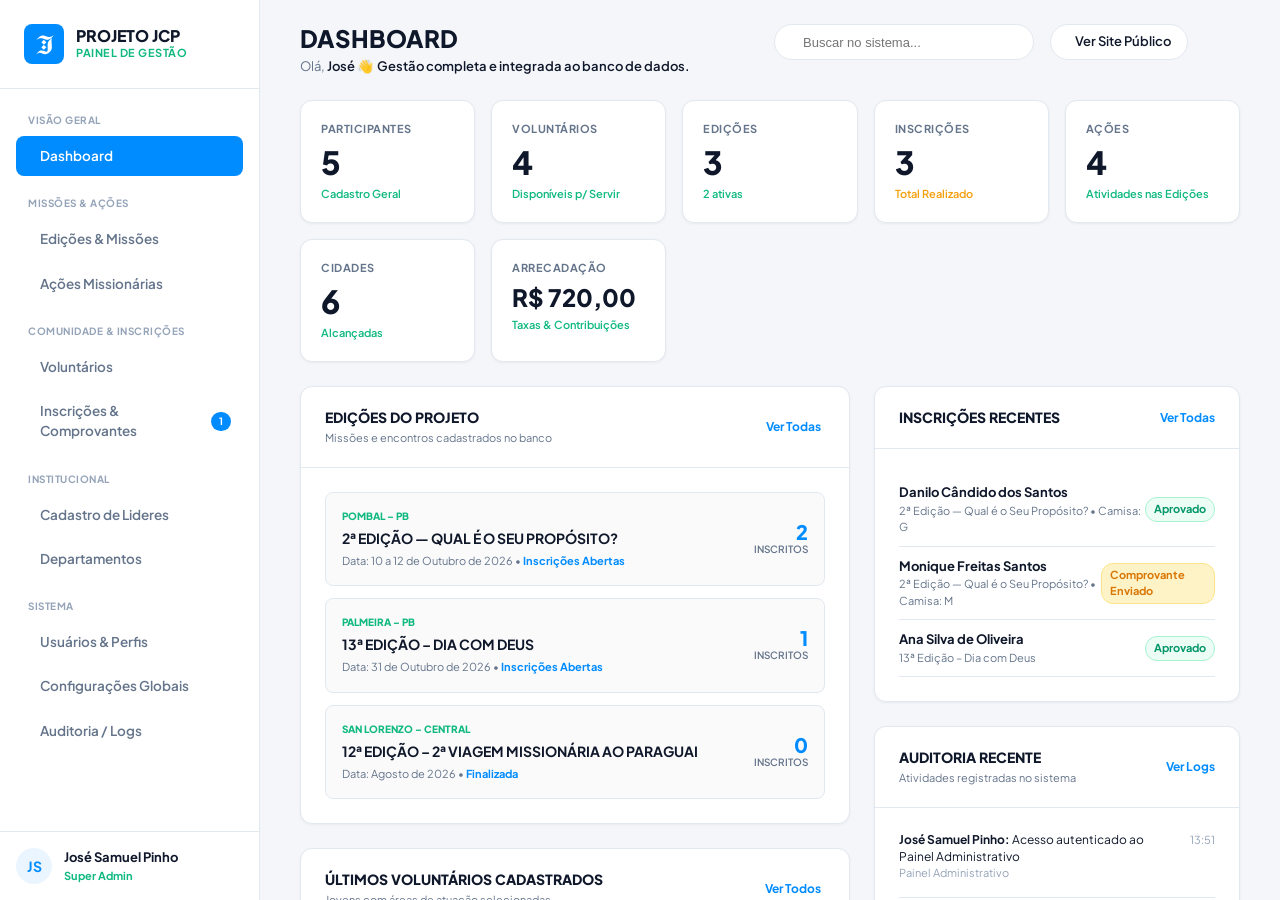
==== admin.html @ 3fd2e265 "Deploy producao e conexao Supabase" ====
<!DOCTYPE html>
<html lang="pt-BR">
<head>
    <meta charset="UTF-8">
    <meta name="viewport" content="width=device-width, initial-scale=1.0">
    <title>JCP Admin - Painel de Gestão Oficial</title>
    <!-- Brand Fonts: Plus Jakarta Sans & Inter -->
    <link rel="preconnect" href="https://fonts.googleapis.com">
    <link rel="preconnect" href="https://fonts.gstatic.com" crossorigin>
    <link href="https://fonts.googleapis.com/css2?family=Plus+Jakarta+Sans:wght@400;500;600;700;800&family=Inter:wght@400;500;600;700;800&display=swap" rel="stylesheet">
    <!-- Phosphor Icons -->
    <script src="https://unpkg.com/@phosphor-icons/web"></script>
    <link rel="stylesheet" href="css/admin.css">
    <!-- Supabase CDN & Configuração de Conexão Direta -->
    <script src="https://cdn.jsdelivr.net/npm/@supabase/supabase-js@2"></script>
    <script src="js/supabase-config.js"></script>
</head>
<body>

<!-- ==============================================================================
     TELA DE LOGIN ADMINISTRATIVO (SEGURANÇA & SESSÃO)
     ============================================================================== -->
<div class="admin-login-screen" id="admin-login-screen" style="display: none;">
    <div class="admin-login-box">
        <div class="admin-login-header">
            <div class="admin-login-logo">
                <i class="ph ph-shield-check"></i>
            </div>
            <h2 class="admin-login-title">Acesso Restrito</h2>
            <p class="admin-login-sub">Painel Administrativo — Projeto Jovens com Propósito</p>
        </div>


        <form id="form-admin-login" class="form-layout" style="gap: 14px;">
            <div class="form-group">
                <label for="login-email">E-mail Administrativo</label>
                <input type="email" id="login-email" class="text-input" placeholder="admin@jcp.org" required>
            </div>
            <div class="form-group">
                <label for="login-password">Senha</label>
                <input type="password" id="login-password" class="text-input" placeholder="••••••••" required>
            </div>
            <div id="login-error-msg" style="display:none; color: var(--danger); font-size: 12px; font-weight: 600; text-align: center;"></div>
            <button type="submit" class="btn-primary" style="width: 100%; justify-content: center; height: 42px; margin-top: 6px;">
                <i class="ph ph-sign-in"></i> Entrar no Painel
            </button>
            <div style="text-align: center; margin-top: 8px;">
                <a href="index.html" class="btn-link" style="font-size: 12px;"><i class="ph ph-arrow-left"></i> Voltar ao site público</a>
            </div>
        </form>
    </div>
</div>

<div class="admin-layout" id="admin-main-layout">

    <!-- ===== SIDEBAR ===== -->
    <aside class="sidebar">
        <div class="sidebar-header">
            <div class="sidebar-logo-img">
                <img src="assets/brand/jcp_simbolo_isolado.svg" alt="JCP" style="width: 24px; height: 24px; filter: brightness(0) invert(1);" onerror="this.outerHTML='J'">
            </div>
            <div class="logo-text-group">
                <span class="logo-title">PROJETO JCP</span>
                <span class="logo-subtitle">Painel de Gestão</span>
            </div>
        </div>

        <nav class="sidebar-nav">
            <span class="nav-category">Visão Geral</span>
            <a href="#dashboard" class="nav-item active" data-target="dashboard">
                <i class="ph ph-squares-four"></i> Dashboard
            </a>

            <span class="nav-category">Missões & Ações</span>
            <a href="#eventos" class="nav-item" data-target="eventos" data-perm="editions:read">
                <i class="ph ph-calendar-check"></i> Edições & Missões
            </a>
            <a href="#acoes" class="nav-item" data-target="acoes" data-perm="actions:read">
                <i class="ph ph-lightning"></i> Ações Missionárias
            </a>

            <span class="nav-category">Comunidade & Inscrições</span>
            <a href="#membros" class="nav-item" data-target="membros" data-perm="volunteers:read">
                <i class="ph ph-users"></i> Voluntários
            </a>
            <a href="#mensagens" class="nav-item" data-target="mensagens" data-perm="enrollments:read">
                <i class="ph ph-clipboard-text"></i> Inscrições & Comprovantes
                <span class="nav-badge" id="pending-badge">0</span>
            </a>

            <span class="nav-category">Institucional</span>
            <a href="#lideres" class="nav-item" data-target="lideres" data-perm="leaders:read">
                <i class="ph ph-users-three"></i> Cadastro de Lideres
            </a>
            <a href="#departamentos" class="nav-item" data-target="departamentos" data-perm="leaders:read">
                <i class="ph ph-git-branch"></i> Departamentos
            </a>

            <span class="nav-category">Sistema</span>
            <a href="#usuarios" class="nav-item" data-target="usuarios" data-perm="users:manage">
                <i class="ph ph-user-gear"></i> Usuários & Perfis
            </a>
            <a href="#config" class="nav-item" data-target="config" data-perm="settings:write">
                <i class="ph ph-gear"></i> Configurações Globais
            </a>
            <a href="#logs" class="nav-item" data-target="logs" data-perm="logs:read">
                <i class="ph ph-scroll"></i> Auditoria / Logs
            </a>
        </nav>

        <div class="user-profile">
            <div class="avatar" id="sidebar-avatar">JS</div>
            <div class="user-info">
                <span class="user-name" id="sidebar-user-name">Administrador</span>
                <span class="user-role" id="sidebar-user-role">Super Admin</span>
            </div>
            <button class="logout-btn" id="btn-sidebar-logout" title="Sair do Sistema"><i class="ph ph-sign-out"></i></button>
        </div>
    </aside>

    <!-- ===== MAIN CONTENT ===== -->
    <main class="main-content">

        <header class="topbar">
            <div class="topbar-left">
                <h1 class="page-title" id="page-title">Dashboard</h1>
                <p class="page-subtitle">Olá, <span id="topbar-user">Administrador</span> 👋 &nbsp;<span id="topbar-desc">Gestão completa e integrada ao banco de dados.</span></p>
            </div>
            <div class="topbar-right">
                <div class="search-bar">
                    <i class="ph ph-magnifying-glass"></i>
                    <input type="text" placeholder="Buscar no sistema..." id="global-search-input">
                </div>
                <a href="index.html" target="_blank" class="btn-outline"><i class="ph ph-arrow-square-out"></i> Ver Site Público</a>
                <button class="action-btn notification-btn" id="topbar-notification-btn" title="Notificações">
                    <i class="ph ph-bell"></i>
                    <span class="notification-dot" id="topbar-notif-dot" style="display:none"></span>
                </button>
            </div>
        </header>

        <div class="content-area">

            <!-- ============================================ -->
            <!-- 8. DASHBOARD (DADOS 100% REAIS DO BANCO)     -->
            <!-- ============================================ -->
            <section id="dashboard" class="admin-section active">

                <!-- Cards com Estatísticas Reais -->
                <div class="stats-grid" id="stats-grid">
                    <div class="stat-card">
                        <div class="stat-header">
                            <span class="stat-label">Participantes</span>
                            <i class="ph ph-user-list stat-icon"></i>
                        </div>
                        <div class="stat-value" id="stat-participants">—</div>
                        <span class="stat-sub">Cadastro Geral</span>
                    </div>
                    <div class="stat-card">
                        <div class="stat-header">
                            <span class="stat-label">Voluntários</span>
                            <i class="ph ph-hand-heart stat-icon"></i>
                        </div>
                        <div class="stat-value" id="stat-volunteers">—</div>
                        <span class="stat-sub">Disponíveis p/ Servir</span>
                    </div>
                    <div class="stat-card">
                        <div class="stat-header">
                            <span class="stat-label">Edições</span>
                            <i class="ph ph-calendar-check stat-icon"></i>
                        </div>
                        <div class="stat-value" id="stat-editions">—</div>
                        <span class="stat-sub" id="stat-editions-sub">Cadastradas</span>
                    </div>
                    <div class="stat-card">
                        <div class="stat-header">
                            <span class="stat-label">Inscrições</span>
                            <i class="ph ph-clipboard-text stat-icon"></i>
                        </div>
                        <div class="stat-value" id="stat-enrollments">—</div>
                        <span class="stat-sub neutral" id="stat-enrollments-sub">Total Realizado</span>
                    </div>
                    <div class="stat-card">
                        <div class="stat-header">
                            <span class="stat-label">Ações</span>
                            <i class="ph ph-lightning stat-icon"></i>
                        </div>
                        <div class="stat-value" id="stat-actions">—</div>
                        <span class="stat-sub">Atividades nas Edições</span>
                    </div>
                    <div class="stat-card">
                        <div class="stat-header">
                            <span class="stat-label">Cidades</span>
                            <i class="ph ph-map-pin stat-icon"></i>
                        </div>
                        <div class="stat-value" id="stat-cities">—</div>
                        <span class="stat-sub">Alcançadas</span>
                    </div>
                    <div class="stat-card">
                        <div class="stat-header">
                            <span class="stat-label">Arrecadação</span>
                            <i class="ph ph-currency-circle-dollar stat-icon"></i>
                        </div>
                        <div class="stat-value" id="stat-raised" style="font-size: 24px;">R$ 0,00</div>
                        <span class="stat-sub">Taxas & Contribuições</span>
                    </div>
                </div>

                <!-- Duas Colunas do Dashboard -->
                <div class="dashboard-grid">
                    <div>
                        <!-- Edições Recentes / Em Destaque -->
                        <div class="panel">
                            <div class="panel-header">
                                <div class="panel-title-group">
                                    <span class="panel-title">Edições do Projeto</span>
                                    <span class="panel-subtitle">Missões e encontros cadastrados no banco</span>
                                </div>
                                <a href="#eventos" class="btn-link" data-target="eventos">Ver Todas <i class="ph ph-caret-right"></i></a>
                            </div>
                            <div class="panel-body">
                                <div class="event-list" id="dashboard-editions-list">
                                    <div class="empty-state">Carregando edições...</div>
                                </div>
                            </div>
                        </div>

                        <!-- Voluntários Recentes -->
                        <div class="panel">
                            <div class="panel-header">
                                <div class="panel-title-group">
                                    <span class="panel-title">Últimos Voluntários Cadastrados</span>
                                    <span class="panel-subtitle">Jovens com áreas de atuação selecionadas</span>
                                </div>
                                <a href="#membros" class="btn-link" data-target="membros">Ver Todos <i class="ph ph-caret-right"></i></a>
                            </div>
                            <div class="panel-body">
                                <div class="volunteer-list" id="dashboard-volunteers-list">
                                    <div class="empty-state">Carregando voluntários...</div>
                                </div>
                            </div>
                        </div>
                    </div>

                    <div>
                        <!-- Inscrições Recentes -->
                        <div class="panel">
                            <div class="panel-header">
                                <div class="panel-title-group">
                                    <span class="panel-title">Inscrições Recentes</span>
                                </div>
                                <a href="#mensagens" class="btn-link" data-target="mensagens">Ver Todas</a>
                            </div>
                            <div class="panel-body">
                                <div id="dashboard-enrollments-list">
                                    <div class="empty-state">Carregando inscrições...</div>
                                </div>
                            </div>
                        </div>

                        <!-- Auditoria Recente -->
                        <div class="panel" id="dashboard-logs-panel">
                            <div class="panel-header">
                                <div class="panel-title-group">
                                    <span class="panel-title">Auditoria Recente</span>
                                    <span class="panel-subtitle">Atividades registradas no sistema</span>
                                </div>
                                <a href="#logs" class="btn-link" data-target="logs" id="dashboard-link-logs">Ver Logs</a>
                            </div>
                            <div class="panel-body">
                                <div class="log-list" id="dashboard-logs-list">
                                    <div class="empty-state">Carregando auditoria...</div>
                                </div>
                            </div>
                        </div>
                    </div>
                </div>
            </section>

            <!-- ============================================ -->
            <!-- 1. EDIÇÕES (GERENCIAMENTO COMPLETO)          -->
            <!-- ============================================ -->
            <section id="eventos" class="admin-section">
                <div class="section-toolbar">
                    <div>
                        <h2 class="section-heading">Edições & Missões</h2>
                        <p class="section-desc">Crie, edite, gerencie inscrições e publique edições no site público.</p>
                    </div>
                    <button class="btn-primary" id="btn-add-edition"><i class="ph ph-plus"></i> Nova Edição</button>
                </div>

                <div class="panel" style="margin-bottom: 20px;">
                    <div class="panel-body" style="padding: 16px 20px;">
                        <div class="filter-row" style="flex-wrap: wrap;">
                            <div class="search-bar small">
                                <i class="ph ph-magnifying-glass"></i>
                                <input type="text" placeholder="Buscar edição..." id="edition-search-input">
                            </div>
                            <select class="select-input" id="edition-type-filter">
                                <option value="">Todos os Tipos</option>
                                <option value="Encontro">Encontro</option>
                                <option value="Ação Evangelística">Ação Evangelística</option>
                            </select>
                            <select class="select-input" id="edition-status-filter">
                                <option value="">Todos os Status</option>
                                <option value="Planejamento">Planejamento</option>
                                <option value="Inscrições Abertas">Inscrições Abertas</option>
                                <option value="Inscrições Encerradas">Inscrições Encerradas</option>
                                <option value="Em Andamento">Em Andamento</option>
                                <option value="Finalizada">Finalizada</option>
                                <option value="Cancelada">Cancelada</option>
                            </select>
                        </div>
                    </div>
                </div>

                <!-- Grid de Cards de Edições -->
                <div class="editions-grid" id="editions-container">
                    <div class="empty-state">Carregando edições...</div>
                </div>
            </section>

            <!-- ============================================ -->
            <!-- 4. AÇÕES VINCULADAS ÀS EDIÇÕES              -->
            <!-- ============================================ -->
            <section id="acoes" class="admin-section">
                <div class="section-toolbar">
                    <div>
                        <h2 class="section-heading">Ações Missionárias</h2>
                        <p class="section-desc">Cadastre e gerencie ações vinculadas a cada edição do projeto.</p>
                    </div>
                    <button class="btn-primary" id="btn-add-action"><i class="ph ph-plus"></i> Nova Ação</button>
                </div>

                <div class="panel" style="margin-bottom: 20px;">
                    <div class="panel-body" style="padding: 16px 20px;">
                        <div class="filter-row">
                            <label style="font-weight: 700; font-size: 12px; color: var(--text-muted); text-transform: uppercase;">Filtrar por Edição:</label>
                            <select class="select-input" id="action-edition-filter" style="min-width: 280px;">
                                <option value="">Todas as Edições</option>
                            </select>
                        </div>
                    </div>
                </div>

                <div class="actions-container" id="actions-list-container">
                    <div class="empty-state">Carregando ações...</div>
                </div>
            </section>

            <!-- ============================================ -->
            <!-- 3. VOLUNTÁRIOS                               -->
            <!-- ============================================ -->
            <section id="membros" class="admin-section">
                <div class="section-toolbar">
                    <div>
                        <h2 class="section-heading">Voluntários & Participantes</h2>
                        <p class="section-desc">Rede de voluntários cadastrada com pastor, igreja e áreas ministeriais.</p>
                    </div>
                    <button class="btn-primary" id="btn-add-volunteer"><i class="ph ph-user-plus"></i> Novo Cadastro</button>
                </div>

                <div class="panel">
                    <div class="panel-header">
                        <div class="filter-row" style="flex-wrap: wrap;">
                            <div class="search-bar small">
                                <i class="ph ph-magnifying-glass"></i>
                                <input type="text" placeholder="Buscar por nome, telefone..." id="volunteers-search">
                            </div>
                            <select class="select-input" id="volunteer-status-filter">
                                <option value="">Todos os Status</option>
                                <option value="Ativo">Ativo</option>
                                <option value="Inativo">Inativo</option>
                            </select>
                            <select class="select-input" id="volunteer-area-filter">
                                <option value="">Todas as Áreas</option>
                                <option value="Pregação">Pregação</option>
                                <option value="Músico">Músico</option>
                                <option value="Cantor">Cantor</option>
                                <option value="Apoio">Apoio</option>
                                <option value="Logístico">Logístico</option>
                                <option value="Fiscal">Fiscal</option>
                                <option value="Mídia">Mídia</option>
                                <option value="Serviço Social">Serviço Social</option>
                                <option value="Outros">Outros</option>
                            </select>
                        </div>
                    </div>
                    <div class="table-responsive">
                        <table class="data-table">
                            <thead>
                                <tr>
                                    <th>Nome / Idade</th>
                                    <th>Contato (Telefone ID / Email)</th>
                                    <th>Localização</th>
                                    <th>Pastor / Igreja</th>
                                    <th>Áreas de Atuação</th>
                                    <th>Status</th>
                                    <th>Ações</th>
                                </tr>
                            </thead>
                            <tbody id="volunteers-table-body">
                                <tr><td colspan="7" class="empty-state">Carregando voluntários...</td></tr>
                            </tbody>
                        </table>
                    </div>
                </div>
            </section>

            <!-- ============================================ -->
            <!-- 2. INSCRIÇÕES & COMPROVANTES                 -->
            <!-- ============================================ -->
            <section id="mensagens" class="admin-section">
                <div class="section-toolbar">
                    <div>
                        <h2 class="section-heading">Inscrições & Comprovantes</h2>
                        <p class="section-desc">Validação de inscrições, comprovantes de pagamento e tamanhos de camisa.</p>
                    </div>
                    <button class="btn-outline" id="btn-export-enrollments"><i class="ph ph-export"></i> Exportar Inscrições (CSV)</button>
                </div>

                <div class="panel">
                    <div class="panel-header">
                        <div class="filter-row" style="flex-wrap: wrap;">
                            <select class="select-input" id="enrollment-edition-filter" style="min-width: 220px;">
                                <option value="">Todas as Edições</option>
                            </select>
                            <select class="select-input" id="enrollment-status-filter">
                                <option value="">Status da Inscrição</option>
                                <option value="Pendente">Pendente</option>
                                <option value="Confirmada">Confirmada</option>
                                <option value="Cancelada">Cancelada</option>
                            </select>
                            <select class="select-input" id="enrollment-payment-filter">
                                <option value="">Status do Pagamento</option>
                                <option value="Isento">Isento</option>
                                <option value="Pendente">Pendente</option>
                                <option value="Comprovante Enviado">Comprovante Enviado</option>
                                <option value="Aprovado">Aprovado</option>
                                <option value="Rejeitado">Rejeitado</option>
                            </select>
                        </div>
                    </div>
                    <div class="table-responsive">
                        <table class="data-table">
                            <thead>
                                <tr>
                                    <th>Participante</th>
                                    <th>Edição</th>
                                    <th>Tipo / Tamanho</th>
                                    <th>Valor</th>
                                    <th>Status Inscrição</th>
                                    <th>Pagamento</th>
                                    <th>Comprovante</th>
                                    <th>Ações</th>
                                </tr>
                            </thead>
                            <tbody id="enrollments-table-body">
                                <tr><td colspan="8" class="empty-state">Carregando inscrições...</td></tr>
                            </tbody>
                        </table>
                    </div>
                </div>
            
                <!-- Painel: Contribuições Espontâneas (PIX) -->
                <div class="panel" style="margin-top: 24px;">
                    <div class="panel-header">
                        <div>
                            <span class="panel-title">Contribuições Espontâneas (PIX)</span>
                            <span class="panel-subtitle">Doações recebidas pelo site com comprovante anexado</span>
                        </div>
                    </div>
                    <div class="table-responsive">
                        <table class="data-table">
                            <thead>
                                <tr>
                                    <th>Doador / Nome</th>
                                    <th>Valor Declarado</th>
                                    <th>Data / Hora</th>
                                    <th>Comprovante</th>
                                    <th>Status</th>
                                </tr>
                            </thead>
                            <tbody id="contributions-table-body">
                                <tr><td colspan="5" class="empty-state">Carregando contribuições...</td></tr>
                            </tbody>
                        </table>
                    </div>
                </div>
            </section>

            <!-- ============================================ -->
            <!-- 5. USUÁRIOS & PERMISSÕES                     -->
            <!-- ============================================ -->
            <section id="usuarios" class="admin-section">
                <div class="section-toolbar">
                    <div>
                        <h2 class="section-heading">Usuários & Perfis Administrativos</h2>
                        <p class="section-desc">Controle de acesso granular (Super Admin, Coordenador, Mídia e novos perfis).</p>
                    </div>
                    <div style="display: flex; gap: 10px;">
                        <button class="btn-outline" id="btn-add-role"><i class="ph ph-shield-plus"></i> Novo Perfil</button>
                        <button class="btn-primary" id="btn-add-admin-user"><i class="ph ph-user-plus"></i> Novo Administrador</button>
                    </div>
                </div>

                <!-- Tabela de Administradores -->
                <div class="panel" style="margin-bottom: 24px;">
                    <div class="panel-header">
                        <span class="panel-title">Administradores Cadastrados</span>
                    </div>
                    <div class="table-responsive">
                        <table class="data-table">
                            <thead>
                                <tr>
                                    <th>Nome</th>
                                    <th>E-mail</th>
                                    <th>Perfil de Acesso</th>
                                    <th>Status</th>
                                    <th>Data Cadastro</th>
                                    <th>Ações</th>
                                </tr>
                            </thead>
                            <tbody id="admins-table-body">
                                <tr><td colspan="6" class="empty-state">Carregando usuários...</td></tr>
                            </tbody>
                        </table>
                    </div>
                </div>

                <!-- Matriz de Perfis do Sistema -->
                <div class="panel">
                    <div class="panel-header">
                        <span class="panel-title">Perfis de Permissões (RBAC)</span>
                        <span class="panel-subtitle">Permissões verificadas também no backend/API</span>
                    </div>
                    <div class="panel-body">
                        <div id="roles-list-container" style="display: grid; grid-template-columns: repeat(auto-fill, minmax(280px, 1fr)); gap: 16px;">
                            <div class="empty-state">Carregando perfis...</div>
                        </div>
                    </div>
                </div>
            </section>

            <!-- ============================================ -->
            <!-- 7. CONFIGURAÇÕES GLOBAIS                     -->
            <!-- ============================================ -->
            <section id="config" class="admin-section">
                <div class="section-toolbar">
                    <div>
                        <h2 class="section-heading">Configurações Globais</h2>
                        <p class="section-desc">Chave Pix, dados de contribuição e informações institucionais refletidas no site.</p>
                    </div>
                    <button class="btn-primary" id="btn-save-settings"><i class="ph ph-floppy-disk"></i> Salvar Configurações</button>
                </div>

                <div class="panel">
                    <div class="panel-header">
                        <span class="panel-title">Dados de Contribuição & Chave PIX</span>
                        <span class="panel-subtitle">Utilizados no modal de contribuição e taxas de inscrição do site</span>
                    </div>
                    <div class="panel-body form-layout">
                        <div class="form-row">
                            <div class="form-group">
                                <label for="cfg-pix-key">Chave PIX Oficial *</label>
                                <input type="text" id="cfg-pix-key" class="text-input" placeholder="ex: projetojovenscomproposito@gmail.com">
                            </div>
                            <div class="form-group">
                                <label for="cfg-pix-type">Tipo de Chave *</label>
                                <select id="cfg-pix-type" class="select-input" style="width: 100%;">
                                    <option value="E-mail">E-mail</option>
                                    <option value="CNPJ">CNPJ</option>
                                    <option value="CPF">CPF</option>
                                    <option value="Telefone">Telefone</option>
                                    <option value="Chave Aleatória">Chave Aleatória (EVP)</option>
                                </select>
                            </div>
                        </div>
                        <div class="form-row">
                            <div class="form-group">
                                <label for="cfg-pix-beneficiary">Nome do Favorecido *</label>
                                <input type="text" id="cfg-pix-beneficiary" class="text-input" placeholder="Projeto Jovens com Propósito">
                            </div>
                            <div class="form-group">
                                <label for="cfg-pix-bank">Instituição Bancária</label>
                                <input type="text" id="cfg-pix-bank" class="text-input" placeholder="Banco do Brasil">
                            </div>
                        </div>
                        <div class="form-row">
                            <div class="form-group">
                                <label for="cfg-pix-city">Cidade / UF do Titular</label>
                                <input type="text" id="cfg-pix-city" class="text-input" placeholder="Patos - PB">
                            </div>
                            <div class="form-group">
                                <label for="cfg-contact-email">E-mail Institucional</label>
                                <input type="email" id="cfg-contact-email" class="text-input" placeholder="projetojovenscomproposito@gmail.com">
                            </div>
                        </div>
                        <div class="form-group">
                            <label for="cfg-pix-notice">Mensagem Informativa de Contribuição</label>
                            <textarea id="cfg-pix-notice" class="text-area" rows="3"></textarea>
                        </div>
                    </div>
                </div>
            </section>

            <!-- ============================================ -->
            <!-- 6. AUDITORIA / LOGS GLOBAIS                 -->
            <!-- ============================================ -->
            <section id="logs" class="admin-section">
                <div class="section-toolbar">
                    <div>
                        <h2 class="section-heading">Auditoria / Logs Globais</h2>
                        <p class="section-desc">Histórico completo de login, alterações, uploads, inscrições e permissões.</p>
                    </div>
                    <button class="btn-outline" id="btn-export-logs"><i class="ph ph-file-arrow-down"></i> Exportar Logs</button>
                </div>

                <div class="panel">
                    <div class="panel-header">
                        <div class="filter-row" style="flex-wrap: wrap;">
                            <div class="search-bar small">
                                <i class="ph ph-magnifying-glass"></i>
                                <input type="text" placeholder="Buscar nos logs..." id="logs-search-input">
                            </div>
                            <select class="select-input" id="logs-action-filter">
                                <option value="">Todas as Ações</option>
                                <option value="LOGIN">Login / Logout</option>
                                <option value="EDIÇÃO">Edições</option>
                                <option value="AÇÃO">Ações Missionárias</option>
                                <option value="INSCRIÇÃO">Inscrições</option>
                                <option value="CADASTRO">Cadastros</option>
                                <option value="CONFIG">Configurações</option>
                            </select>
                        </div>
                    </div>
                    <div class="table-responsive">
                        <table class="data-table">
                            <thead>
                                <tr>
                                    <th>Data / Hora</th>
                                    <th>Usuário</th>
                                    <th>Ação</th>
                                    <th>Registro Afetado</th>
                                    <th>IP</th>
                                    <th>Detalhes</th>
                                </tr>
                            </thead>
                            <tbody id="logs-table-body">
                                <tr><td colspan="6" class="empty-state">Carregando logs...</td></tr>
                            </tbody>
                        </table>
                    </div>
                </div>
            </section>

            <!-- ============================================ -->
            <!-- CMS / CONTEÚDOS & NOTÍCIAS                   -->
            <!-- ============================================ -->
            <section id="conteudo" class="admin-section">
                <div class="section-toolbar">
                    <div>
                        <h2 class="section-heading">Conteúdos & Textos (CMS)</h2>
                        <p class="section-desc">Edite os textos principais exibidos no site público.</p>
                    </div>
                </div>
                <div class="cms-grid">
                    <div class="panel">
                        <div class="panel-header">
                            <span class="panel-title">Seção: Hero (Início)</span>
                        </div>
                        <div class="panel-body form-layout">
                            <div class="form-group">
                                <label for="cms-hero-title">Título Principal</label>
                                <input type="text" id="cms-hero-title" class="text-input">
                            </div>
                            <div class="form-group">
                                <label for="cms-hero-subtitle">Subtítulo</label>
                                <textarea id="cms-hero-subtitle" class="text-area"></textarea>
                            </div>
                            <div class="form-actions right">
                                <button class="btn-primary" id="btn-save-cms-hero">Salvar Hero</button>
                            </div>
                        </div>
                    </div>
                    <div class="panel">
                        <div class="panel-header">
                            <span class="panel-title">Seção: Sobre o Projeto</span>
                        </div>
                        <div class="panel-body form-layout">
                            <div class="form-group">
                                <label for="cms-about-text">Texto Descritivo</label>
                                <textarea id="cms-about-text" class="text-area" style="height: 150px;"></textarea>
                            </div>
                            <div class="form-actions right">
                                <button class="btn-primary" id="btn-save-cms-about">Salvar Sobre</button>
                            </div>
                        </div>
                    </div>
                </div>
            </section>

            <!-- ============================================ -->
            <!-- FOTOS & VÍDEOS (MÍDIA)                       -->
            <!-- ============================================ -->
            <section id="midia" class="admin-section">
                <div class="section-toolbar">
                    <div>
                        <h2 class="section-heading">Fotos & Vídeos (Mídia)</h2>
                        <p class="section-desc">Galeria oficial de missões e cultos do Projeto JCP.</p>
                    </div>
                </div>
                <div class="panel">
                    <div class="panel-body">
                        <div style="display: grid; grid-template-columns: repeat(auto-fill, minmax(220px, 1fr)); gap: 16px;" id="media-gallery-grid">
                            <div style="border-radius: 8px; overflow: hidden; border: 1px solid var(--border-color);"><img src="assets/images/noite_clamor.jpg" style="width: 100%; height: 140px; object-fit: cover;" alt="Vigília"><div style="padding: 10px; font-size: 12px; font-weight: 700;">Noite de Clamor</div></div>
                            <div style="border-radius: 8px; overflow: hidden; border: 1px solid var(--border-color);"><img src="assets/images/comunhao_roda.jpg" style="width: 100%; height: 140px; object-fit: cover;" alt="Comunhão"><div style="padding: 10px; font-size: 12px; font-weight: 700;">Roda de Oração</div></div>
                            <div style="border-radius: 8px; overflow: hidden; border: 1px solid var(--border-color);"><img src="assets/images/evangelismo_rua.jpg" style="width: 100%; height: 140px; object-fit: cover;" alt="Evangelismo"><div style="padding: 10px; font-size: 12px; font-weight: 700;">Evangelismo de Rua</div></div>
                            <div style="border-radius: 8px; overflow: hidden; border: 1px solid var(--border-color);"><img src="assets/images/hero_worship.jpg" style="width: 100%; height: 140px; object-fit: cover;" alt="Louvor"><div style="padding: 10px; font-size: 12px; font-weight: 700;">Louvor e Adoração</div></div>
                            <div style="border-radius: 8px; overflow: hidden; border: 1px solid var(--border-color);"><img src="assets/images/sertao_mission.jpg" style="width: 100%; height: 140px; object-fit: cover;" alt="Missão"><div style="padding: 10px; font-size: 12px; font-weight: 700;">Missão Sertaneja</div></div>
                        </div>
                    </div>
                </div>
            </section>

        
            <!-- ============================================ -->
            <!-- 11. GESTÃO DE LIDERANÇAS                    -->
            <!-- ============================================ -->
            <section id="lideres" class="admin-section">
                <div class="section-toolbar">
                    <div>
                        <h2 class="section-heading">Nossas Lideranças</h2>
                        <p class="section-desc">Gerencie as lideranças institucionais exibidas no site público do JCP.</p>
                    </div>
                    <button class="btn-primary" id="btn-new-leader">
                        <i class="ph ph-plus"></i> Novo Líder
                    </button>
                </div>

                <!-- Barra de Filtros e Busca -->
                <div class="panel mb-4">
                    <div class="panel-body" style="padding: 16px 20px;">
                        <div class="filter-bar" style="display: flex; gap: 14px; flex-wrap: wrap; align-items: center;">
                            <div class="search-bar" style="flex: 1; min-width: 240px; margin: 0;">
                                <i class="ph ph-magnifying-glass"></i>
                                <input type="text" placeholder="Buscar por nome ou departamento..." id="filter-leader-search">
                            </div>
                            <div style="min-width: 180px;">
                                <select id="filter-leader-dept" class="select-input" style="width: 100%;">
                                    <option value="">Todos os Departamentos</option>
                                </select>
                            </div>
                            <div style="min-width: 160px;">
                                <select id="filter-leader-status" class="select-input" style="width: 100%;">
                                    <option value="">Todos os Status</option>
                                    <option value="published">Publicados no Site</option>
                                    <option value="draft">Rascunhos (Ocultos)</option>
                                    <option value="active">Ativos</option>
                                    <option value="inactive">Inativos</option>
                                </select>
                            </div>
                        </div>
                    </div>
                </div>

                <!-- Tabela de Líderes -->
                <div class="panel">
                    <div class="table-container">
                        <table class="data-table" id="leaders-table">
                            <thead>
                                <tr>
                                    <th style="width: 70px;">Foto</th>
                                    <th>Nome & Cargo</th>
                                    <th>Departamento</th>
                                    <th style="width: 80px; text-align: center;">Ordem</th>
                                    <th style="width: 110px;">Status</th>
                                    <th style="width: 130px;">Visibilidade</th>
                                    <th style="width: 160px; text-align: right;">Ações</th>
                                </tr>
                            </thead>
                            <tbody id="leaders-table-body">
                                <tr>
                                    <td colspan="7" style="text-align: center; padding: 40px; color: var(--text-muted);">
                                        Carregando líderes...
                                    </td>
                                </tr>
                            </tbody>
                        </table>
                    </div>
                </div>
            </section>

            <!-- ============================================ -->
            <!-- 12. GESTÃO DE DEPARTAMENTOS                 -->
            <!-- ============================================ -->
            <section id="departamentos" class="admin-section">
                <div class="section-toolbar">
                    <div>
                        <h2 class="section-heading">Departamentos & Ministérios</h2>
                        <p class="section-desc">Estruture as áreas de atuação do JCP vinculadas aos líderes e voluntários.</p>
                    </div>
                    <button class="btn-primary" id="btn-new-dept">
                        <i class="ph ph-plus"></i> Novo Departamento
                    </button>
                </div>

                <div class="panel">
                    <div class="table-container">
                        <table class="data-table" id="depts-table">
                            <thead>
                                <tr>
                                    <th>Nome do Departamento</th>
                                    <th>Descrição</th>
                                    <th style="width: 140px; text-align: center;">Líderes Vinculados</th>
                                    <th style="width: 110px;">Status</th>
                                    <th style="width: 130px; text-align: right;">Ações</th>
                                </tr>
                            </thead>
                            <tbody id="depts-table-body">
                                <tr>
                                    <td colspan="5" style="text-align: center; padding: 40px; color: var(--text-muted);">
                                        Carregando departamentos...
                                    </td>
                                </tr>
                            </tbody>
                        </table>
                    </div>
                </div>
            </section>

        </div><!-- /content-area -->
    </main>
</div>

<!-- ==============================================================================
     MODAIS DE CADASTRO E EDIÇÃO
     ============================================================================== -->

<!-- MODAL: CRIAR / EDITAR EDIÇÃO -->
<div class="modal-overlay" id="modal-edition" style="display:none;">
    <div class="modal modal-lg">
        <div class="modal-header">
            <h3 id="modal-edition-title">Nova Edição</h3>
            <button class="modal-close" id="modal-edition-close"><i class="ph ph-x"></i></button>
        </div>
        <div class="modal-body form-layout">
            <input type="hidden" id="form-edition-id">
            <div class="form-row">
                <div class="form-group">
                    <label for="form-edition-name">Nome da Edição *</label>
                    <input type="text" id="form-edition-name" class="text-input" placeholder="Ex: 14ª Edição — Despertar da Fé" required>
                </div>
                <div class="form-group">
                    <label for="form-edition-type">Tipo de Edição *</label>
                    <select id="form-edition-type" class="select-input" style="width:100%;">
                        <option value="Encontro">Encontro</option>
                        <option value="Ação Evangelística">Ação Evangelística</option>
                    </select>
                </div>
            </div>

            <div class="form-row" style="grid-template-columns: 2fr 1fr 1fr;">
                <div class="form-group">
                    <label for="form-edition-city">Cidade *</label>
                    <input type="text" id="form-edition-city" class="text-input" placeholder="Ex: Pombal" required>
                </div>
                <div class="form-group">
                    <label for="form-edition-state">Estado (UF) *</label>
                    <input type="text" id="form-edition-state" class="text-input" placeholder="PB" maxlength="2" required>
                </div>
                <div class="form-group">
                    <label for="form-edition-country">País</label>
                    <input type="text" id="form-edition-country" class="text-input" value="Brasil">
                </div>
            </div>

            <div class="form-row">
                <div class="form-group">
                    <label for="form-edition-date">Data / Período *</label>
                    <input type="text" id="form-edition-date" class="text-input" placeholder="Ex: 10 a 12 de Outubro de 2026" required>
                </div>
                <div class="form-group">
                    <label for="form-edition-status">Status da Edição *</label>
                    <select id="form-edition-status" class="select-input" style="width:100%;">
                        <option value="Planejamento">Planejamento</option>
                        <option value="Inscrições Abertas">Inscrições Abertas</option>
                        <option value="Inscrições Encerradas">Inscrições Encerradas</option>
                        <option value="Em Andamento">Em Andamento</option>
                        <option value="Finalizada">Finalizada</option>
                        <option value="Cancelada">Cancelada</option>
                    </select>
                </div>
            </div>

            <div class="form-group">
                <label for="form-edition-desc">Descrição Oficial</label>
                <textarea id="form-edition-desc" class="text-area" rows="3" placeholder="Detalhes, propósitos e orientações da edição..."></textarea>
            </div>

            <!-- Upload da Imagem da Edição -->
            <div class="form-group">
                <label>Imagem de Capa da Edição (Upload)</label>
                <div class="image-upload-box" id="edition-image-dropzone">
                    <i class="ph ph-upload-simple"></i>
                    <p style="font-size: 13px; font-weight: 600;">Clique para enviar imagem da edição</p>
                    <span style="font-size: 11px; color: var(--text-light);">Formatos: JPG, PNG, WebP (Ideal: 1200×675px)</span>
                    <input type="file" id="form-edition-file" accept="image/*" style="display:none;">
                </div>
                <input type="hidden" id="form-edition-image-val">
                <img id="edition-image-preview" class="upload-thumb-preview" style="display:none;" alt="Prévia da Capa">
            </div>

            <!-- Configuração de Inscrição -->
            <div style="border-top: 1px solid var(--border-color); padding-top: 16px; margin-top: 8px;">
                <label style="font-size: 12px; font-weight: 800; text-transform: uppercase; color: var(--primary);">Configuração de Inscrição da Edição</label>
                <div class="form-row" style="margin-top: 10px;">
                    <div class="form-group">
                        <label for="form-edition-regtype">Modelo de Inscrição *</label>
                        <select id="form-edition-regtype" class="select-input" style="width:100%;">
                            <option value="none">Sem Inscrição (Aberto / Livre)</option>
                            <option value="free">Inscrição Gratuita</option>
                            <option value="paid">Inscrição com Taxa</option>
                            <option value="shirt">Inscrição com Camisa Obrigatória</option>
                        </select>
                    </div>
                    <div class="form-group" id="group-edition-price" style="display:none;">
                        <label for="form-edition-price" id="label-edition-price">Valor (R$)</label>
                        <input type="number" step="0.50" min="0" id="form-edition-price" class="text-input" placeholder="0.00">
                    </div>
                </div>

                <!-- Configuração de Tamanhos de Camisa -->
                <div class="form-group" id="group-edition-shirts" style="display:none; margin-top: 12px;">
                    <label>Tamanhos de Camisa Disponíveis (Marque os permitidos)</label>
                    <div style="display: flex; gap: 14px; flex-wrap: wrap; margin-top: 4px;">
                        <label class="permission-checkbox-label"><input type="checkbox" name="shirt_size" value="PP"> PP</label>
                        <label class="permission-checkbox-label"><input type="checkbox" name="shirt_size" value="P" checked> P</label>
                        <label class="permission-checkbox-label"><input type="checkbox" name="shirt_size" value="M" checked> M</label>
                        <label class="permission-checkbox-label"><input type="checkbox" name="shirt_size" value="G" checked> G</label>
                        <label class="permission-checkbox-label"><input type="checkbox" name="shirt_size" value="GG" checked> GG</label>
                        <label class="permission-checkbox-label"><input type="checkbox" name="shirt_size" value="XGG" checked> XGG</label>
                    </div>
                </div>
            </div>
        </div>
        <div class="modal-footer">
            <button class="btn-outline" id="btn-cancel-edition">Cancelar</button>
            <button class="btn-primary" id="btn-save-edition"><i class="ph ph-floppy-disk"></i> Salvar Edição</button>
        </div>
    </div>
</div>

<!-- MODAL: CRIAR / EDITAR AÇÃO MISSIONÁRIA -->
<div class="modal-overlay" id="modal-action" style="display:none;">
    <div class="modal">
        <div class="modal-header">
            <h3 id="modal-action-title">Nova Ação Missionária</h3>
            <button class="modal-close" id="modal-action-close"><i class="ph ph-x"></i></button>
        </div>
        <div class="modal-body form-layout">
            <input type="hidden" id="form-action-id">
            <div class="form-group">
                <label for="form-action-edition">Edição Vinculada *</label>
                <select id="form-action-edition" class="select-input" style="width:100%;" required></select>
            </div>
            <div class="form-group">
                <label for="form-action-title">Título da Ação *</label>
                <input type="text" id="form-action-title" class="text-input" placeholder="Ex: Vigília nas Ruas, Sopão Solidário..." required>
            </div>
            <div class="form-row">
                <div class="form-group">
                    <label for="form-action-date">Data</label>
                    <input type="date" id="form-action-date" class="text-input">
                </div>
                <div class="form-group">
                    <label for="form-action-time">Horário</label>
                    <input type="time" id="form-action-time" class="text-input">
                </div>
            </div>
            <div class="form-row">
                <div class="form-group">
                    <label for="form-action-location">Local Específico</label>
                    <input type="text" id="form-action-location" class="text-input" placeholder="Ex: Praça Central, Tenda 1...">
                </div>
                <div class="form-group">
                    <label for="form-action-leader">Líder / Responsável</label>
                    <input type="text" id="form-action-leader" class="text-input" placeholder="Nome do coordenador">
                </div>
            </div>
            <div class="form-group">
                <label for="form-action-status">Status</label>
                <select id="form-action-status" class="select-input" style="width:100%;">
                    <option value="Planejada">Planejada</option>
                    <option value="Confirmada">Confirmada</option>
                    <option value="Concluída">Concluída</option>
                    <option value="Cancelada">Cancelada</option>
                </select>
            </div>
            <div class="form-group">
                <label for="form-action-desc">Descrição / Metas</label>
                <textarea id="form-action-desc" class="text-area" rows="3"></textarea>
            </div>
        </div>
        <div class="modal-footer">
            <button class="btn-outline" id="btn-cancel-action">Cancelar</button>
            <button class="btn-primary" id="btn-save-action"><i class="ph ph-floppy-disk"></i> Salvar Ação</button>
        </div>
    </div>
</div>

<!-- MODAL: CRIAR / EDITAR VOLUNTÁRIO / PARTICIPANTE -->
<div class="modal-overlay" id="modal-volunteer" style="display:none;">
    <div class="modal modal-lg">
        <div class="modal-header">
            <h3 id="modal-volunteer-title">Cadastro de Voluntário / Participante</h3>
            <button class="modal-close" id="modal-volunteer-close"><i class="ph ph-x"></i></button>
        </div>
        <div class="modal-body form-layout">
            <input type="hidden" id="form-vol-id">
            <div class="form-row">
                <div class="form-group">
                    <label for="form-vol-name">Nome Completo *</label>
                    <input type="text" id="form-vol-name" class="text-input" placeholder="Nome completo" required>
                </div>
                <div class="form-group">
                    <label for="form-vol-birth">Data de Nascimento *</label>
                    <input type="date" id="form-vol-birth" class="text-input" required>
                </div>
            </div>
            <div class="form-row">
                <div class="form-group">
                    <label for="form-vol-phone">Telefone (ID Único / WhatsApp) *</label>
                    <input type="tel" id="form-vol-phone" class="text-input" placeholder="(83) 99999-9999" required>
                </div>
                <div class="form-group">
                    <label for="form-vol-email">E-mail *</label>
                    <input type="email" id="form-vol-email" class="text-input" placeholder="email@exemplo.com" required>
                </div>
            </div>
            <div class="form-row" style="grid-template-columns: 2fr 1fr;">
                <div class="form-group">
                    <label for="form-vol-street">Rua e Número</label>
                    <input type="text" id="form-vol-street" class="text-input" placeholder="Rua, Av, Número...">
                </div>
                <div class="form-group">
                    <label for="form-vol-neighborhood">Bairro</label>
                    <input type="text" id="form-vol-neighborhood" class="text-input" placeholder="Bairro">
                </div>
            </div>
            <div class="form-row">
                <div class="form-group">
                    <label for="form-vol-city">Cidade</label>
                    <input type="text" id="form-vol-city" class="text-input" placeholder="Cidade">
                </div>
                <div class="form-group">
                    <label for="form-vol-state">Estado (UF)</label>
                    <input type="text" id="form-vol-state" class="text-input" placeholder="PB" maxlength="2">
                </div>
            </div>
            <div class="form-row">
                <div class="form-group">
                    <label for="form-vol-pastor">Pastor Responsável</label>
                    <input type="text" id="form-vol-pastor" class="text-input" placeholder="Nome do Pastor">
                </div>
                <div class="form-group">
                    <label for="form-vol-church">Igreja</label>
                    <input type="text" id="form-vol-church" class="text-input" placeholder="Nome da Igreja">
                </div>
            </div>

            <!-- Pergunta: Servir como Voluntário? -->
            <div style="border-top: 1px solid var(--border-color); padding-top: 14px; margin-top: 8px;">
                <div class="form-group">
                    <label for="form-vol-isvolunteer" style="font-size: 13px; font-weight: 800; color: var(--primary);">Servir como voluntário? *</label>
                    <select id="form-vol-isvolunteer" class="select-input" style="width: 100%;">
                        <option value="true">SIM — Desejo atuar nas missões e encontros</option>
                        <option value="false">NÃO — Apenas participante / membro</option>
                    </select>
                </div>

                <!-- Seleção de Áreas -->
                <div id="box-volunteer-areas" style="margin-top: 12px; background: #F8FAFC; padding: 14px; border-radius: 8px; border: 1px solid var(--border-color);">
                    <label style="font-weight: 700; font-size: 12px; margin-bottom: 8px; display: block;">Selecione as Áreas de Atuação:</label>
                    <div style="display: grid; grid-template-columns: repeat(auto-fill, minmax(140px, 1fr)); gap: 10px;">
                        <label class="permission-checkbox-label"><input type="checkbox" name="vol_area" value="Pregação"> Pregação</label>
                        <label class="permission-checkbox-label"><input type="checkbox" name="vol_area" value="Músico"> Músico</label>
                        <label class="permission-checkbox-label"><input type="checkbox" name="vol_area" value="Cantor"> Cantor</label>
                        <label class="permission-checkbox-label"><input type="checkbox" name="vol_area" value="Apoio"> Apoio</label>
                        <label class="permission-checkbox-label"><input type="checkbox" name="vol_area" value="Logístico"> Logístico</label>
                        <label class="permission-checkbox-label"><input type="checkbox" name="vol_area" value="Fiscal"> Fiscal</label>
                        <label class="permission-checkbox-label"><input type="checkbox" name="vol_area" value="Mídia"> Mídia</label>
                        <label class="permission-checkbox-label"><input type="checkbox" name="vol_area" value="Serviço Social"> Serviço Social</label>
                        <label class="permission-checkbox-label"><input type="checkbox" name="vol_area" value="Outros"> Outros</label>
                    </div>
                    <div class="form-group" id="group-vol-other" style="display:none; margin-top: 10px;">
                        <label for="form-vol-other-detail">Especifique a outra área:</label>
                        <input type="text" id="form-vol-other-detail" class="text-input" placeholder="Ex: Fotografia profissional, socorrista...">
                    </div>
                </div>
            </div>
        </div>
        <div class="modal-footer">
            <button class="btn-outline" id="btn-cancel-volunteer">Cancelar</button>
            <button class="btn-primary" id="btn-save-volunteer"><i class="ph ph-floppy-disk"></i> Salvar Cadastro</button>
        </div>
    </div>
</div>

<!-- MODAL: VISUALIZAR COMPROVANTE & VALIDAR INSCRIÇÃO -->
<div class="modal-overlay" id="modal-proof" style="display:none;">
    <div class="modal">
        <div class="modal-header">
            <h3>Comprovante de Pagamento</h3>
            <button class="modal-close" id="modal-proof-close"><i class="ph ph-x"></i></button>
        </div>
        <div class="modal-body">
            <input type="hidden" id="proof-enrollment-id">
            <div class="proof-preview-wrapper" id="proof-image-container">
                <div class="empty-state">Sem comprovante anexado.</div>
            </div>
            <div class="proof-meta-grid">
                <div>
                    <span class="proof-meta-label">Participante</span>
                    <div class="proof-meta-val" id="proof-val-name">—</div>
                </div>
                <div>
                    <span class="proof-meta-label">Edição</span>
                    <div class="proof-meta-val" id="proof-val-edition">—</div>
                </div>
                <div>
                    <span class="proof-meta-label">Tipo / Camisa</span>
                    <div class="proof-meta-val" id="proof-val-details">—</div>
                </div>
                <div>
                    <span class="proof-meta-label">Valor Declarado</span>
                    <div class="proof-meta-val" id="proof-val-amount" style="color:var(--primary); font-weight:800;">—</div>
                </div>
            </div>
            <div class="form-group">
                <label for="proof-admin-notes">Observações da Tesouraria / Validação</label>
                <input type="text" id="proof-admin-notes" class="text-input" placeholder="Ex: PIX conferido no extrato bancário">
            </div>
        </div>
        <div class="modal-footer" style="justify-content: space-between;">
            <button class="btn-outline danger" id="btn-reject-enrollment"><i class="ph ph-x-circle"></i> Recusar / Rejeitar</button>
            <div style="display: flex; gap: 8px;">
                <button class="btn-outline" id="btn-close-proof">Fechar</button>
                <button class="btn-primary" id="btn-approve-enrollment" style="background:#10B981;"><i class="ph ph-check-circle"></i> Aprovar Inscrição</button>
            </div>
        </div>
    </div>
</div>

<!-- MODAL: NOVO ADMINISTRADOR -->
<div class="modal-overlay" id="modal-admin-user" style="display:none;">
    <div class="modal">
        <div class="modal-header">
            <h3 id="modal-admin-title">Novo Administrador</h3>
            <button class="modal-close" id="modal-admin-close"><i class="ph ph-x"></i></button>
        </div>
        <div class="modal-body form-layout">
            <input type="hidden" id="form-adm-id">
            <div class="form-group">
                <label for="form-adm-name">Nome Completo *</label>
                <input type="text" id="form-adm-name" class="text-input" placeholder="Nome do administrador" required>
            </div>
            <div class="form-group">
                <label for="form-adm-email">E-mail de Acesso *</label>
                <input type="email" id="form-adm-email" class="text-input" placeholder="usuario@jcp.org" required>
            </div>
            <div class="form-group">
                <label for="form-adm-password">Senha de Acesso *</label>
                <input type="password" id="form-adm-password" class="text-input" placeholder="Mínimo 6 caracteres">
                <small style="color: var(--text-light); font-size: 11px;">Deixe em branco se não desejar alterar a senha</small>
            </div>
            <div class="form-group">
                <label for="form-adm-role">Perfil de Permissões *</label>
                <select id="form-adm-role" class="select-input" style="width: 100%;" required>
                    <option value="super_admin">Super Admin (Acesso Total)</option>
                    <option value="coordenador">Coordenador (Edições, Inscrições e Voluntários)</option>
                    <option value="midia">Mídia (Fotos, Vídeos, CMS e Edições)</option>
                </select>
            </div>
            <div class="form-group">
                <label for="form-adm-status">Status</label>
                <select id="form-adm-status" class="select-input" style="width: 100%;">
                    <option value="Ativo">Ativo</option>
                    <option value="Inativo">Inativo</option>
                </select>
            </div>
        </div>
        <div class="modal-footer">
            <button class="btn-outline" id="btn-cancel-adm">Cancelar</button>
            <button class="btn-primary" id="btn-save-adm"><i class="ph ph-floppy-disk"></i> Salvar Administrador</button>
        </div>
    </div>
</div>

<!-- MODAL: NOVO PERFIL DE ACESSO (RBAC) -->
<div class="modal-overlay" id="modal-role" style="display:none;">
    <div class="modal">
        <div class="modal-header">
            <h3>Novo Perfil de Acesso</h3>
            <button class="modal-close" id="modal-role-close"><i class="ph ph-x"></i></button>
        </div>
        <div class="modal-body form-layout">
            <div class="form-group">
                <label for="form-role-name">Nome do Perfil *</label>
                <input type="text" id="form-role-name" class="text-input" placeholder="Ex: Tesouraria, Pastor Supervisor..." required>
            </div>
            <div class="form-group">
                <label for="form-role-desc">Descrição</label>
                <textarea id="form-role-desc" class="text-area" rows="2" placeholder="Descreva as atribuições deste perfil..."></textarea>
            </div>
            <div class="form-group">
                <label>Permissões do Perfil:</label>
                <div class="permission-matrix">
                    <label class="permission-checkbox-label"><input type="checkbox" name="role_perm" value="dashboard:read" checked> Dashboard</label>
                    <label class="permission-checkbox-label"><input type="checkbox" name="role_perm" value="editions:read"> Ver Edições</label>
                    <label class="permission-checkbox-label"><input type="checkbox" name="role_perm" value="editions:write"> Criar/Editar Edições</label>
                    <label class="permission-checkbox-label"><input type="checkbox" name="role_perm" value="actions:read"> Ver Ações</label>
                    <label class="permission-checkbox-label"><input type="checkbox" name="role_perm" value="actions:write"> Gerenciar Ações</label>
                    <label class="permission-checkbox-label"><input type="checkbox" name="role_perm" value="volunteers:read"> Ver Voluntários</label>
                    <label class="permission-checkbox-label"><input type="checkbox" name="role_perm" value="volunteers:write"> Editar Voluntários</label>
                    <label class="permission-checkbox-label"><input type="checkbox" name="role_perm" value="enrollments:read"> Ver Inscrições</label>
                    <label class="permission-checkbox-label"><input type="checkbox" name="role_perm" value="enrollments:write"> Aprovar Inscrições</label>
                    <label class="permission-checkbox-label"><input type="checkbox" name="role_perm" value="media:write"> Gerenciar Mídia</label>
                    <label class="permission-checkbox-label"><input type="checkbox" name="role_perm" value="content:write"> Editar Textos (CMS)</label>
                    <label class="permission-checkbox-label"><input type="checkbox" name="role_perm" value="logs:read"> Ver Auditoria / Logs</label>
                    <label class="permission-checkbox-label"><input type="checkbox" name="role_perm" value="settings:write"> Configurações Globais</label>
                    <label class="permission-checkbox-label"><input type="checkbox" name="role_perm" value="users:manage"> Gerenciar Usuários</label>
                </div>
            </div>
        </div>
        <div class="modal-footer">
            <button class="btn-outline" id="btn-cancel-role">Cancelar</button>
            <button class="btn-primary" id="btn-save-role"><i class="ph ph-shield-check"></i> Criar Perfil</button>
        </div>
    </div>
</div>


<!-- ==============================================================================
     MODAIS DE LÍDERES E DEPARTAMENTOS
     ============================================================================== -->

<!-- MODAL: CRIAR / EDITAR LÍDER -->
<div class="modal-overlay" id="modal-leader" style="display:none;">
    <div class="modal modal-lg">
        <div class="modal-header">
            <h3 id="modal-leader-title">Novo Líder</h3>
            <button class="modal-close" id="modal-leader-close"><i class="ph ph-x"></i></button>
        </div>
        <div class="modal-body form-layout">
            <input type="hidden" id="form-leader-id">

            <!-- Upload da Foto com Preview Transparente -->
            <div class="form-group">
                <label>Foto do Líder (Fundo Transparente PNG) *</label>
                <div class="leader-upload-container">
                    <div class="leader-photo-preview-box" id="leader-photo-preview-box">
                        <div class="leader-photo-checkerboard" id="leader-photo-checker">
                            <span class="preview-empty-text" id="leader-photo-empty-text">Sem foto</span>
                            <img id="leader-photo-img" src="" alt="Preview da Foto" style="display:none;" class="leader-preview-img">
                        </div>
                    </div>
                    <div class="leader-upload-controls">
                        <input type="file" id="form-leader-photo-file" accept="image/png,image/webp,image/jpeg" style="display:none;">
                        <button type="button" class="btn-outline btn-sm" id="btn-browse-leader-photo">
                            <i class="ph ph-upload-simple"></i> Selecionar Foto / Imagem
                        </button>
                        <button type="button" class="btn-ghost btn-sm text-danger" id="btn-remove-leader-photo" style="display:none;">
                            <i class="ph ph-trash"></i> Remover Foto
                        </button>
                        <p class="form-hint" style="margin-top: 8px;">
                            <strong>Dica:</strong> Imagens em PNG (fundo transparente), JPG ou WebP de até 10MB são otimizadas automaticamente e salvas sem limites de espaço.
                        </p>
                    </div>
                </div>
            </div>

            <div class="form-row">
                <div class="form-group">
                    <label for="form-leader-name">Nome Completo *</label>
                    <input type="text" id="form-leader-name" class="text-input" placeholder="Ex: João Silva" required>
                </div>
                <div class="form-group">
                    <label for="form-leader-dept">Departamento *</label>
                    <select id="form-leader-dept" class="select-input" style="width:100%;" required>
                        <option value="">Selecione um departamento...</option>
                    </select>
                </div>
            </div>

            <div class="form-row">
                <div class="form-group">
                    <label for="form-leader-role">Cargo / Atuação Específica (Opcional)</label>
                    <input type="text" id="form-leader-role" class="text-input" placeholder="Ex: Coordenador de Ações, Ministro de Louvor...">
                </div>
                <div class="form-group">
                    <label for="form-leader-instagram">Instagram (Opcional)</label>
                    <input type="text" id="form-leader-instagram" class="text-input" placeholder="Ex: @joaosilva">
                </div>
            </div>

            <div class="form-group">
                <div style="display: flex; justify-content: space-between; align-items: baseline;">
                    <label for="form-leader-bio">Apresentação Pessoal / Descrição da Atuação *</label>
                    <span id="form-leader-bio-counter" style="font-size: 0.75rem; color: var(--text-muted);">0 / 400</span>
                </div>
                <textarea id="form-leader-bio" class="text-area" rows="4" maxlength="400"
                    placeholder="Escreva 2 a 4 frases curtas e acolhedoras sobre como serve no JCP e seu propósito no ministério..." required></textarea>
                <p class="form-hint">Dica: Um texto curto, acolhedor e focado no chamado cristão e serviço à igreja e sociedade.</p>
            </div>

            <div class="form-row">
                <div class="form-group">
                    <label for="form-leader-order">Ordem de Exibição no Site</label>
                    <input type="number" id="form-leader-order" class="text-input" value="1" min="1" max="999">
                    <p class="form-hint">Menor número aparece primeiro no site (ex: 1, 2, 3...).</p>
                </div>
                <div class="form-group" style="display: flex; flex-direction: column; justify-content: center; gap: 10px; padding-top: 18px;">
                    <label class="permission-checkbox-label" style="margin: 0;">
                        <input type="checkbox" id="form-leader-published" checked>
                        <strong>Publicar no Site Público</strong> (visível para todos os visitantes)
                    </label>
                    <label class="permission-checkbox-label" style="margin: 0;">
                        <input type="checkbox" id="form-leader-active" checked>
                        <strong>Líder Ativo</strong> (em atividade no JCP)
                    </label>
                </div>
            </div>
        </div>
        <div class="modal-footer">
            <button class="btn-outline" id="btn-cancel-leader">Cancelar</button>
            <button class="btn-primary" id="btn-save-leader"><i class="ph ph-check"></i> Salvar Líder</button>
        </div>
    </div>
</div>

<!-- MODAL: CRIAR / EDITAR DEPARTAMENTO -->
<div class="modal-overlay" id="modal-dept" style="display:none;">
    <div class="modal modal-md">
        <div class="modal-header">
            <h3 id="modal-dept-title">Novo Departamento</h3>
            <button class="modal-close" id="modal-dept-close"><i class="ph ph-x"></i></button>
        </div>
        <div class="modal-body form-layout">
            <input type="hidden" id="form-dept-id">
            <div class="form-group">
                <label for="form-dept-name">Nome do Departamento *</label>
                <input type="text" id="form-dept-name" class="text-input" placeholder="Ex: Evangelismo, Intercessão, Louvor..." required>
            </div>
            <div class="form-group">
                <label for="form-dept-desc">Descrição / Atribuições</label>
                <textarea id="form-dept-desc" class="text-area" rows="3" placeholder="Descreva as funções e atividades deste departamento no JCP..."></textarea>
            </div>
            <div class="form-group">
                <label class="permission-checkbox-label" style="margin: 0;">
                    <input type="checkbox" id="form-dept-active" checked>
                    <strong>Departamento Ativo</strong>
                </label>
            </div>
        </div>
        <div class="modal-footer">
            <button class="btn-outline" id="btn-cancel-dept">Cancelar</button>
            <button class="btn-primary" id="btn-save-dept"><i class="ph ph-check"></i> Salvar Departamento</button>
        </div>
    </div>
</div>

<!-- SCRIPTS -->
<script src="js/db.js"></script>
<script src="js/admin.js"></script>
</body>
</html>
---- css/admin.css ----
/* ==========================================================================
   JCP ADMIN - LIGHT THEME (PROJETO ATOS INSPIRATION)
   ========================================================================== */
:root {
  --admin-bg: #F4F6F9; /* Fundo suave limpo */
  --sidebar-bg: #FFFFFF;
  --panel-bg: #FFFFFF;
  --border-color: #E2E8F0;
  --border-color-hover: #CBD5E1;
  
  --primary: #008CFF;       /* Azul Principal JCP */
  --primary-hover: #0066CC; /* Azul Escuro */
  --primary-light: #EBF5FF; /* Azul Suave */
  --primary-dark: #003B73;  /* Azul Profundo */
  
  --text-main: #0F172A;
  --text-muted: #64748B;
  --text-light: #94A3B8;
  
  --danger: #EF4444;
  --success: #10B981;
  --warning: #F59E0B;
  --purple: #8B5CF6;
  
  --font-main: 'Plus Jakarta Sans', sans-serif;
  --font-heading: 'Plus Jakarta Sans', sans-serif;
  
  --transition: all 0.2s cubic-bezier(0.16, 1, 0.3, 1);
  --radius-sm: 8px;
  --radius-md: 12px;
  --radius-lg: 16px;
  
  --shadow-sm: 0 1px 3px rgba(0,0,0,0.05);
  --shadow-md: 0 4px 6px -1px rgba(0,0,0,0.05), 0 2px 4px -1px rgba(0,0,0,0.03);
}

* {
  margin: 0;
  padding: 0;
  box-sizing: border-box;
}

body {
  font-family: var(--font-main);
  background-color: var(--admin-bg);
  color: var(--text-main);
  font-size: 14px;
  line-height: 1.5;
  -webkit-font-smoothing: antialiased;
}

a { text-decoration: none; color: inherit; }
button { cursor: pointer; border: none; background: none; font-family: inherit; }

/* Layout */
.admin-layout {
  display: flex;
  height: 100vh;
  overflow: hidden;
}

/* Sidebar */
.sidebar {
  width: 260px;
  background-color: var(--sidebar-bg);
  border-right: 1px solid var(--border-color);
  display: flex;
  flex-direction: column;
  flex-shrink: 0;
  z-index: 10;
}

.sidebar-header {
  padding: 24px;
  border-bottom: 1px solid var(--border-color);
  display: flex;
  align-items: center;
  gap: 12px;
}

.sidebar-logo-img {
  width: 40px;
  height: 40px;
  background: var(--primary);
  border-radius: 8px;
  display: flex;
  align-items: center;
  justify-content: center;
  color: #fff;
  font-weight: 800;
  font-size: 18px;
}

.logo-text-group {
  display: flex;
  flex-direction: column;
}

.logo-title {
  font-size: 16px;
  font-weight: 800;
  color: var(--text-main);
  text-transform: uppercase;
  line-height: 1.2;
}

.logo-subtitle {
  font-size: 11px;
  color: var(--success);
  text-transform: uppercase;
  font-weight: 700;
  letter-spacing: 0.5px;
}

.sidebar-nav {
  padding: 24px 16px;
  flex: 1;
  overflow-y: auto;
  display: flex;
  flex-direction: column;
}

.nav-category {
  font-size: 10px;
  text-transform: uppercase;
  color: var(--text-light);
  font-weight: 700;
  letter-spacing: 0.5px;
  margin: 16px 0 8px 12px;
}
.nav-category:first-child { margin-top: 0; }

.nav-item {
  display: flex;
  align-items: center;
  padding: 10px 12px;
  border-radius: var(--radius-sm);
  color: var(--text-muted);
  font-weight: 600;
  font-size: 13.5px;
  transition: var(--transition);
  gap: 12px;
  margin-bottom: 4px;
}

.nav-item i { font-size: 18px; }

.nav-item:hover {
  background-color: #F3F4F6;
  color: var(--text-main);
}

.nav-item.active {
  background-color: var(--primary);
  color: #fff;
}

.user-profile {
  padding: 16px;
  border-top: 1px solid var(--border-color);
  display: flex;
  align-items: center;
  gap: 12px;
}

.avatar {
  width: 36px;
  height: 36px;
  border-radius: 50%;
  background: var(--primary-light);
  color: var(--primary);
  display: flex;
  align-items: center;
  justify-content: center;
  font-weight: 700;
  font-size: 14px;
}

.user-info {
  display: flex;
  flex-direction: column;
  flex: 1;
}

.user-name { font-weight: 700; font-size: 13px; color: var(--text-main); }
.user-role { font-size: 11px; color: var(--success); font-weight: 700; }

.logout-btn {
  color: var(--text-muted);
  transition: var(--transition);
  padding: 4px;
}
.logout-btn:hover { color: var(--text-main); }

/* Main Content */
.main-content {
  flex: 1;
  display: flex;
  flex-direction: column;
  overflow-y: auto;
}

.topbar {
  padding: 24px 40px;
  display: flex;
  align-items: flex-start;
  justify-content: space-between;
  background-color: var(--admin-bg);
}

.topbar-left {
  display: flex;
  flex-direction: column;
}

.page-title {
  font-size: 24px;
  font-weight: 800;
  color: var(--text-main);
  text-transform: uppercase;
  line-height: 1.2;
}

.page-subtitle {
  color: var(--text-muted);
  font-size: 13px;
  margin-top: 4px;
}

.page-subtitle span { font-weight: 600; color: var(--text-main); }

.topbar-right {
  display: flex;
  align-items: center;
  gap: 16px;
}

.search-bar {
  display: flex;
  align-items: center;
  background: #FFFFFF;
  border: 1px solid var(--border-color);
  border-radius: 20px;
  padding: 0 16px;
  width: 260px;
  height: 36px;
  transition: var(--transition);
}

.search-bar:focus-within {
  border-color: var(--primary);
  box-shadow: 0 0 0 3px rgba(249, 115, 22, 0.1);
}

.search-bar i { color: var(--text-light); font-size: 16px; }
.search-bar input {
  background: none;
  border: none;
  color: var(--text-main);
  padding: 0 12px;
  width: 100%;
  outline: none;
  font-size: 13px;
}

.btn-outline {
  border: 1px solid var(--border-color);
  background: #FFFFFF;
  color: var(--text-main);
  padding: 0 16px;
  height: 36px;
  border-radius: 20px;
  font-weight: 600;
  font-size: 13px;
  display: inline-flex;
  align-items: center;
  gap: 8px;
  transition: var(--transition);
}
.btn-outline:hover { background: #F9FAFB; border-color: var(--border-color-hover); }

.action-btn {
  width: 36px;
  height: 36px;
  border-radius: 50%;
  color: var(--text-muted);
  display: flex;
  align-items: center;
  justify-content: center;
  font-size: 20px;
  transition: var(--transition);
  position: relative;
}
.action-btn:hover { background: #FFFFFF; color: var(--text-main); }

.notification-dot {
  position: absolute;
  top: 8px;
  right: 8px;
  width: 6px;
  height: 6px;
  background: var(--danger);
  border-radius: 50%;
}

.content-area {
  padding: 0 40px 40px;
  flex: 1;
}

.admin-section {
  display: none;
  animation: fadeIn 0.3s ease;
}
.admin-section.active { display: block; }
@keyframes fadeIn {
  from { opacity: 0; transform: translateY(5px); }
  to { opacity: 1; transform: translateY(0); }
}

/* Stats Grid */
.stats-grid {
  display: grid;
  grid-template-columns: repeat(5, 1fr);
  gap: 16px;
  margin-bottom: 24px;
}

.stat-card {
  background: var(--panel-bg);
  border: 1px solid var(--border-color);
  border-radius: var(--radius-md);
  padding: 20px;
  display: flex;
  flex-direction: column;
  box-shadow: var(--shadow-sm);
  position: relative;
}

.stat-header {
  display: flex;
  justify-content: space-between;
  align-items: flex-start;
  margin-bottom: 8px;
}

.stat-label {
  font-size: 11px;
  font-weight: 700;
  color: var(--text-muted);
  text-transform: uppercase;
  letter-spacing: 0.5px;
}

.stat-icon {
  color: var(--primary);
  font-size: 18px;
}

.stat-value {
  font-size: 32px;
  font-weight: 800;
  color: var(--text-main);
  line-height: 1;
  margin-bottom: 8px;
}

.stat-sub {
  font-size: 11px;
  font-weight: 600;
  color: var(--success);
}
.stat-sub.neutral { color: var(--warning); }

/* Main Dashboard Grid */
.dashboard-grid {
  display: grid;
  grid-template-columns: 1.5fr 1fr;
  gap: 24px;
}

.panel {
  background: var(--panel-bg);
  border: 1px solid var(--border-color);
  border-radius: var(--radius-md);
  box-shadow: var(--shadow-sm);
  margin-bottom: 24px;
  overflow: hidden;
}

.panel-header {
  padding: 20px 24px;
  border-bottom: 1px solid var(--border-color);
  display: flex;
  justify-content: space-between;
  align-items: center;
}

.panel-title-group {
  display: flex;
  flex-direction: column;
}

.panel-title {
  font-size: 14px;
  font-weight: 800;
  color: var(--text-main);
  text-transform: uppercase;
}

.panel-subtitle {
  font-size: 11px;
  color: var(--text-muted);
  margin-top: 2px;
}

.btn-link {
  color: var(--primary);
  font-size: 12px;
  font-weight: 700;
  display: inline-flex;
  align-items: center;
  gap: 4px;
}
.btn-link:hover { text-decoration: underline; }

.panel-body {
  padding: 24px;
}

/* Lists */
.event-list {
  display: flex;
  flex-direction: column;
  gap: 12px;
}

.event-item {
  border: 1px solid var(--border-color);
  border-radius: var(--radius-sm);
  padding: 16px;
  display: flex;
  justify-content: space-between;
  align-items: center;
  background: #FAFAFA;
}

.event-info {
  display: flex;
  flex-direction: column;
}

.event-location {
  font-size: 10px;
  font-weight: 800;
  color: var(--success);
  text-transform: uppercase;
  margin-bottom: 4px;
}

.event-name {
  font-size: 14px;
  font-weight: 700;
  color: var(--text-main);
  text-transform: uppercase;
}

.event-meta {
  font-size: 11px;
  color: var(--text-muted);
  margin-top: 4px;
}

.event-stats {
  text-align: right;
}

.event-stats-number {
  font-size: 20px;
  font-weight: 800;
  color: var(--primary);
  line-height: 1;
}

.event-stats-label {
  font-size: 10px;
  color: var(--text-muted);
  text-transform: uppercase;
  font-weight: 600;
}

/* Empty State */
.empty-state {
  text-align: center;
  padding: 40px 20px;
  color: var(--text-light);
  font-size: 13px;
}

/* Logs / Recent Activities */
.log-list {
  display: flex;
  flex-direction: column;
}

.log-item {
  padding: 16px 0;
  border-bottom: 1px solid var(--border-color);
  display: flex;
  justify-content: space-between;
  align-items: flex-start;
  gap: 16px;
}
.log-item:last-child { border-bottom: none; padding-bottom: 0; }
.log-item:first-child { padding-top: 0; }

.log-content {
  font-size: 12px;
  color: var(--text-main);
  line-height: 1.4;
}

.log-content strong {
  font-weight: 700;
}

.log-time {
  font-size: 11px;
  color: var(--text-light);
  white-space: nowrap;
}

/* Volunteers List */
.volunteer-list {
  display: flex;
  flex-direction: column;
}

.volunteer-item {
  display: flex;
  justify-content: space-between;
  align-items: center;
  padding: 12px 0;
  border-bottom: 1px solid var(--border-color);
}
.volunteer-item:last-child { border-bottom: none; padding-bottom: 0; }
.volunteer-item:first-child { padding-top: 0; }

.vol-info {
  display: flex;
  flex-direction: column;
}

.vol-name {
  font-size: 13px;
  font-weight: 700;
  color: var(--text-main);
}

.vol-meta {
  font-size: 11px;
  color: var(--text-muted);
  margin-top: 2px;
}

.badge-green {
  background: #ECFDF5;
  color: var(--success);
  font-size: 10px;
  font-weight: 700;
  padding: 4px 10px;
  border-radius: 20px;
  text-transform: uppercase;
  border: 1px solid #D1FAE5;
}

/* Nav Badge */
.nav-badge {
  margin-left: auto;
  background: var(--primary);
  color: #fff;
  font-size: 10px;
  font-weight: 700;
  padding: 2px 7px;
  border-radius: 20px;
  min-width: 20px;
  text-align: center;
}
.nav-badge[style="display:none"], .nav-badge:empty { display: none; }

/* Section Toolbar */
.section-toolbar {
  display: flex;
  justify-content: space-between;
  align-items: flex-end;
  margin-bottom: 24px;
}

.section-heading {
  font-size: 20px;
  font-weight: 800;
  text-transform: uppercase;
  letter-spacing: -0.3px;
}

.section-desc {
  font-size: 13px;
  color: var(--text-muted);
  margin-top: 2px;
}

.btn-primary {
  background: var(--primary);
  color: #fff;
  padding: 0 20px;
  height: 38px;
  border-radius: 20px;
  font-weight: 700;
  font-size: 13px;
  display: inline-flex;
  align-items: center;
  gap: 8px;
  transition: var(--transition);
}
.btn-primary:hover { background: var(--primary-hover); }

/* Tables */
.table-responsive { overflow-x: auto; }
.data-table {
  width: 100%;
  border-collapse: collapse;
}
.data-table th, .data-table td {
  padding: 14px 20px;
  text-align: left;
  border-bottom: 1px solid var(--border-color);
  font-size: 13px;
}
.data-table thead th {
  color: var(--text-muted);
  font-weight: 700;
  font-size: 11px;
  text-transform: uppercase;
  letter-spacing: 0.5px;
  background: #FAFAFA;
}
.data-table tbody tr:last-child td { border-bottom: none; }
.data-table tbody tr:hover td { background: #FAFAFA; }

.user-cell { display: flex; align-items: center; gap: 10px; font-weight: 600; }
.cell-avatar {
  width: 30px;
  height: 30px;
  border-radius: 50%;
  background: var(--primary-light);
  color: var(--primary);
  font-size: 11px;
  font-weight: 700;
  display: flex;
  align-items: center;
  justify-content: center;
  flex-shrink: 0;
}

.status-badge {
  padding: 3px 10px;
  border-radius: 20px;
  font-size: 11px;
  font-weight: 700;
}
.status-badge.active { background: #ECFDF5; color: var(--success); border: 1px solid #D1FAE5; }
.status-badge.inactive { background: #F3F4F6; color: var(--text-muted); border: 1px solid var(--border-color); }

.table-actions { display: flex; gap: 8px; }
.table-actions button {
  width: 30px;
  height: 30px;
  border-radius: 6px;
  background: #F3F4F6;
  color: var(--text-muted);
  display: flex;
  align-items: center;
  justify-content: center;
  font-size: 15px;
  transition: var(--transition);
}
.table-actions button:hover { background: #E5E7EB; color: var(--text-main); }
.table-actions button.danger:hover { background: #FEF2F2; color: var(--danger); }

/* Filters */
.filter-row { display: flex; gap: 12px; align-items: center; }
.select-input {
  background: #FFFFFF;
  border: 1px solid var(--border-color);
  color: var(--text-main);
  padding: 8px 12px;
  border-radius: 8px;
  font-family: inherit;
  font-size: 13px;
  outline: none;
}
.search-bar.small { width: 220px; }

/* Messages Layout */
.messages-layout {
  display: flex;
  height: calc(100vh - 280px);
  min-height: 480px;
  border: 1px solid var(--border-color);
  border-radius: var(--radius-md);
  background: var(--panel-bg);
  overflow: hidden;
  box-shadow: var(--shadow-sm);
}

.messages-list-panel {
  width: 340px;
  border-right: 1px solid var(--border-color);
  overflow-y: auto;
  flex-shrink: 0;
}

.message-item {
  padding: 16px 20px;
  border-bottom: 1px solid var(--border-color);
  cursor: pointer;
  transition: var(--transition);
}
.message-item:hover { background: #F9FAFB; }
.message-item.active { background: #FFF7ED; border-left: 3px solid var(--primary); }
.message-item.unread .msg-subject { font-weight: 800; color: var(--text-main); }
.msg-header { display: flex; justify-content: space-between; margin-bottom: 4px; }
.msg-header h4 { font-size: 13px; font-weight: 700; }
.msg-date { font-size: 11px; color: var(--text-light); }
.msg-subject { font-size: 13px; margin-bottom: 4px; font-weight: 600; color: var(--text-main); }
.msg-preview { font-size: 12px; color: var(--text-muted); display: -webkit-box; -webkit-line-clamp: 2; -webkit-box-orient: vertical; overflow: hidden; }

.message-view-panel {
  flex: 1;
  display: flex;
  flex-direction: column;
  overflow: hidden;
}

.msg-view-header {
  padding: 20px 28px;
  border-bottom: 1px solid var(--border-color);
  display: flex;
  justify-content: space-between;
  align-items: center;
  flex-shrink: 0;
}
.msg-sender-info { display: flex; align-items: center; gap: 14px; }
.msg-sender-avatar {
  width: 40px; height: 40px; border-radius: 50%;
  background: var(--primary-light); color: var(--primary);
  font-weight: 700; font-size: 15px;
  display: flex; align-items: center; justify-content: center;
}
.msg-sender-name { font-size: 15px; font-weight: 700; }
.msg-sender-email { font-size: 12px; color: var(--text-muted); }
.msg-actions { display: flex; gap: 12px; }

.btn-sm-outline {
  border: 1px solid var(--border-color);
  color: var(--text-main);
  padding: 0 14px;
  height: 32px;
  border-radius: 20px;
  font-weight: 600;
  font-size: 12px;
  display: inline-flex;
  align-items: center;
  gap: 6px;
  transition: var(--transition);
}
.btn-sm-outline:hover { background: #F3F4F6; }
.btn-sm-outline.danger:hover { border-color: var(--danger); color: var(--danger); }

.msg-view-body {
  padding: 28px;
  overflow-y: auto;
  flex: 1;
}
.msg-view-title { font-size: 20px; font-weight: 800; margin-bottom: 4px; }
.msg-full-date { font-size: 12px; color: var(--text-muted); margin-bottom: 24px; display: block; }
.msg-content { font-size: 14px; line-height: 1.8; color: var(--text-main); }
.msg-content p { margin-bottom: 14px; }

.msg-empty-state {
  display: flex;
  flex-direction: column;
  align-items: center;
  justify-content: center;
  height: 100%;
  gap: 12px;
  color: var(--text-light);
}
.msg-empty-state i { font-size: 48px; }
.msg-empty-state p { font-size: 14px; }

/* Forms */
.form-layout { display: flex; flex-direction: column; gap: 18px; }
.form-row { display: grid; grid-template-columns: 1fr 1fr; gap: 16px; }
.form-group { display: flex; flex-direction: column; gap: 6px; }
.form-group label { font-weight: 700; font-size: 12px; color: var(--text-muted); text-transform: uppercase; letter-spacing: 0.3px; }
.text-input, .text-area {
  background: #FFFFFF;
  border: 1px solid var(--border-color);
  color: var(--text-main);
  padding: 10px 14px;
  border-radius: var(--radius-sm);
  font-family: inherit;
  font-size: 14px;
  outline: none;
  transition: var(--transition);
  width: 100%;
}
.text-input:focus, .text-area:focus, .select-input:focus { border-color: var(--primary); box-shadow: 0 0 0 3px rgba(0, 140, 255, 0.15); }
.text-area { resize: vertical; min-height: 80px; }
.form-actions.right { display: flex; justify-content: flex-end; }
.image-upload-box {
  border: 2px dashed var(--border-color);
  border-radius: var(--radius-sm);
  padding: 24px;
  text-align: center;
  color: var(--text-muted);
  cursor: pointer;
  transition: var(--transition);
  background: #FAFBFD;
  position: relative;
}
.image-upload-box i { font-size: 28px; color: var(--primary); margin-bottom: 6px; }
.image-upload-box:hover { border-color: var(--primary); background: var(--primary-light); }

/* CMS Grid */
.cms-grid { display: grid; grid-template-columns: 1fr 1fr; gap: 24px; }

/* Modal */
.modal-overlay {
  position: fixed;
  inset: 0;
  background: rgba(15, 23, 42, 0.65);
  backdrop-filter: blur(4px);
  z-index: 1000;
  display: flex;
  align-items: center;
  justify-content: center;
  animation: fadeIn 0.2s ease;
  padding: 20px;
}
.modal {
  background: #FFFFFF;
  border-radius: var(--radius-lg);
  width: 100%;
  max-width: 640px;
  max-height: 90vh;
  box-shadow: 0 24px 60px rgba(0,0,0,0.2);
  overflow-y: auto;
  display: flex;
  flex-direction: column;
}
.modal.modal-lg { max-width: 840px; }
.modal-header {
  padding: 20px 24px;
  border-bottom: 1px solid var(--border-color);
  display: flex;
  justify-content: space-between;
  align-items: center;
  position: sticky;
  top: 0;
  background: #fff;
  z-index: 2;
}
.modal-header h3 { font-size: 16px; font-weight: 800; text-transform: uppercase; color: var(--text-main); }
.modal-close {
  width: 32px;
  height: 32px;
  border-radius: 8px;
  background: #F1F5F9;
  color: var(--text-muted);
  display: flex;
  align-items: center;
  justify-content: center;
  font-size: 18px;
  transition: var(--transition);
}
.modal-close:hover { background: #E2E8F0; color: var(--text-main); }
.modal-body { padding: 24px; flex: 1; }
.modal-footer {
  padding: 16px 24px 20px;
  display: flex;
  justify-content: flex-end;
  gap: 12px;
  border-top: 1px solid var(--border-color);
  background: #FAFBFD;
  position: sticky;
  bottom: 0;
  z-index: 2;
}

/* Badges de Status das Edições */
.status-badge.status-aberta { background: #ECFDF5; color: #059669; border: 1px solid #A7F3D0; }
.status-badge.status-planejamento { background: #EFF6FF; color: #2563EB; border: 1px solid #BFDBFE; }
.status-badge.status-encerrada { background: #FEF3C7; color: #D97706; border: 1px solid #FDE68A; }
.status-badge.status-andamento { background: #F3E8FF; color: #7C3AED; border: 1px solid #DDD6FE; }
.status-badge.status-finalizada { background: #F1F5F9; color: #475569; border: 1px solid #CBD5E1; }
.status-badge.status-cancelada { background: #FEF2F2; color: #DC2626; border: 1px solid #FECACA; }

/* Badges de Tipo de Inscrição e Pagamento */
.reg-type-badge {
  display: inline-flex;
  align-items: center;
  gap: 4px;
  padding: 3px 8px;
  border-radius: 6px;
  font-size: 11px;
  font-weight: 700;
  background: #F1F5F9;
  color: var(--text-muted);
}
.reg-type-badge.shirt { background: #EBF5FF; color: var(--primary-hover); }
.reg-type-badge.paid { background: #FEF3C7; color: #B45309; }
.reg-type-badge.free { background: #ECFDF5; color: #047857; }

.badge-paid { background: #ECFDF5; color: #059669; border: 1px solid #A7F3D0; padding: 3px 8px; border-radius: 12px; font-weight: 700; font-size: 11px; }
.badge-pending { background: #FEF3C7; color: #D97706; border: 1px solid #FDE68A; padding: 3px 8px; border-radius: 12px; font-weight: 700; font-size: 11px; }
.badge-rejected { background: #FEF2F2; color: #DC2626; border: 1px solid #FECACA; padding: 3px 8px; border-radius: 12px; font-weight: 700; font-size: 11px; }

/* Grid de Edições no ADM */
.editions-grid {
  display: grid;
  grid-template-columns: repeat(auto-fill, minmax(320px, 1fr));
  gap: 20px;
}

.edition-admin-card {
  background: #FFFFFF;
  border: 1px solid var(--border-color);
  border-radius: var(--radius-md);
  overflow: hidden;
  box-shadow: var(--shadow-sm);
  display: flex;
  flex-direction: column;
  transition: var(--transition);
}
.edition-admin-card:hover {
  transform: translateY(-2px);
  box-shadow: var(--shadow-md);
  border-color: var(--border-color-hover);
}
.edition-card-media {
  position: relative;
  height: 160px;
  background: #0F172A;
  overflow: hidden;
}
.edition-card-media img {
  width: 100%;
  height: 100%;
  object-fit: cover;
  transition: transform 0.4s ease;
}
.edition-admin-card:hover .edition-card-media img {
  transform: scale(1.04);
}
.edition-card-badge {
  position: absolute;
  top: 12px;
  left: 12px;
  z-index: 2;
}
.edition-card-type {
  position: absolute;
  top: 12px;
  right: 12px;
  background: rgba(15, 23, 42, 0.75);
  backdrop-filter: blur(4px);
  color: #fff;
  padding: 3px 8px;
  border-radius: 6px;
  font-size: 10px;
  font-weight: 700;
  text-transform: uppercase;
  letter-spacing: 0.5px;
}
.edition-card-body {
  padding: 18px 20px;
  flex: 1;
  display: flex;
  flex-direction: column;
}
.edition-card-title {
  font-size: 15px;
  font-weight: 800;
  color: var(--text-main);
  text-transform: uppercase;
  margin-bottom: 8px;
  line-height: 1.3;
}
.edition-card-info {
  display: flex;
  flex-direction: column;
  gap: 6px;
  margin-bottom: 14px;
  font-size: 12px;
  color: var(--text-muted);
}
.edition-card-info-item {
  display: flex;
  align-items: center;
  gap: 6px;
}
.edition-card-info-item i { color: var(--primary); font-size: 14px; }
.edition-card-stats-row {
  display: flex;
  gap: 12px;
  padding: 10px 0;
  border-top: 1px solid var(--border-color);
  border-bottom: 1px solid var(--border-color);
  margin-bottom: 14px;
}
.edition-mini-stat {
  flex: 1;
  display: flex;
  flex-direction: column;
}
.edition-mini-stat-num {
  font-size: 16px;
  font-weight: 800;
  color: var(--primary);
}
.edition-mini-stat-lbl {
  font-size: 10px;
  color: var(--text-light);
  text-transform: uppercase;
  font-weight: 700;
}
.edition-card-actions {
  display: flex;
  gap: 8px;
  margin-top: auto;
}
.btn-sm-action {
  flex: 1;
  height: 32px;
  border-radius: 6px;
  border: 1px solid var(--border-color);
  background: #F8FAFC;
  color: var(--text-main);
  font-weight: 600;
  font-size: 12px;
  display: inline-flex;
  align-items: center;
  justify-content: center;
  gap: 6px;
  transition: var(--transition);
}
.btn-sm-action:hover { background: #EDF2F7; border-color: var(--border-color-hover); }
.btn-sm-action.primary { background: var(--primary); border-color: var(--primary); color: #fff; }
.btn-sm-action.primary:hover { background: var(--primary-hover); }
.btn-sm-action.danger:hover { background: #FEF2F2; color: var(--danger); border-color: #FCA5A5; }

/* Ações Missionárias */
.actions-container {
  display: flex;
  flex-direction: column;
  gap: 12px;
}
.action-card {
  background: #FFFFFF;
  border: 1px solid var(--border-color);
  border-radius: var(--radius-sm);
  padding: 16px 20px;
  display: flex;
  justify-content: space-between;
  align-items: center;
  transition: var(--transition);
}
.action-card:hover { border-color: var(--border-color-hover); background: #FAFBFD; }
.action-main-info {
  display: flex;
  flex-direction: column;
  gap: 4px;
}
.action-edition-tag {
  font-size: 10px;
  font-weight: 800;
  color: var(--primary);
  text-transform: uppercase;
  letter-spacing: 0.5px;
}
.action-title {
  font-size: 14px;
  font-weight: 800;
  color: var(--text-main);
}
.action-meta-row {
  display: flex;
  gap: 16px;
  font-size: 12px;
  color: var(--text-muted);
}
.action-meta-row span { display: inline-flex; align-items: center; gap: 4px; }
.action-meta-row i { color: var(--primary); font-size: 13px; }

/* Área de Voluntários */
.area-pill {
  display: inline-flex;
  align-items: center;
  padding: 2px 8px;
  border-radius: 12px;
  font-size: 10px;
  font-weight: 700;
  text-transform: uppercase;
  background: #EFF6FF;
  color: #1D4ED8;
  margin-right: 4px;
  margin-bottom: 2px;
}
.area-pill.accent { background: #F3E8FF; color: #6D28D9; }

/* Modal de Comprovante */
.proof-preview-wrapper {
  background: #0F172A;
  border-radius: 8px;
  padding: 16px;
  display: flex;
  align-items: center;
  justify-content: center;
  min-height: 280px;
  max-height: 440px;
  overflow: hidden;
  margin-bottom: 16px;
}
.proof-preview-wrapper img {
  max-width: 100%;
  max-height: 400px;
  object-fit: contain;
  border-radius: 4px;
}
.proof-meta-grid {
  display: grid;
  grid-template-columns: 1fr 1fr;
  gap: 12px;
  font-size: 13px;
  margin-bottom: 16px;
  padding: 12px 16px;
  background: #F8FAFC;
  border-radius: 8px;
  border: 1px solid var(--border-color);
}
.proof-meta-label { font-size: 11px; font-weight: 700; color: var(--text-muted); text-transform: uppercase; }
.proof-meta-val { font-weight: 600; color: var(--text-main); }

/* Matriz de Permissões */
.permission-matrix {
  display: grid;
  grid-template-columns: 1fr 1fr;
  gap: 12px;
  background: #F8FAFC;
  padding: 16px;
  border-radius: 8px;
  border: 1px solid var(--border-color);
}
.permission-checkbox-label {
  display: flex;
  align-items: center;
  gap: 10px;
  font-size: 13px;
  font-weight: 600;
  cursor: pointer;
}
.permission-checkbox-label input {
  width: 16px;
  height: 16px;
  accent-color: var(--primary);
  cursor: pointer;
}

/* Alerta de Acesso Negado / Restrito */
.access-restricted-card {
  background: #FFFFFF;
  border: 1px solid #FED7AA;
  border-radius: var(--radius-md);
  padding: 40px;
  text-align: center;
  max-width: 520px;
  margin: 40px auto;
  box-shadow: var(--shadow-sm);
}
.access-restricted-card i {
  font-size: 48px;
  color: #EA580C;
  margin-bottom: 12px;
}
.access-restricted-card h3 {
  font-size: 18px;
  font-weight: 800;
  color: var(--text-main);
  text-transform: uppercase;
  margin-bottom: 8px;
}
.access-restricted-card p {
  font-size: 13px;
  color: var(--text-muted);
  line-height: 1.6;
}

/* Card de Login Administrativo */
.admin-login-screen {
  position: fixed;
  inset: 0;
  background: linear-gradient(135deg, #090D14 0%, #0E1420 50%, #003B73 100%);
  z-index: 9999;
  display: flex;
  align-items: center;
  justify-content: center;
  padding: 20px;
}
.admin-login-box {
  background: #FFFFFF;
  border-radius: 20px;
  padding: 36px 40px;
  width: 100%;
  max-width: 440px;
  box-shadow: 0 25px 50px -12px rgba(0, 0, 0, 0.4);
}
.admin-login-header {
  text-align: center;
  margin-bottom: 28px;
}
.admin-login-logo {
  width: 52px;
  height: 52px;
  background: var(--primary);
  border-radius: 12px;
  display: inline-flex;
  align-items: center;
  justify-content: center;
  color: #fff;
  font-size: 26px;
  font-weight: 800;
  margin-bottom: 12px;
}
.admin-login-title {
  font-size: 20px;
  font-weight: 800;
  color: #0F172A;
  text-transform: uppercase;
  letter-spacing: -0.3px;
}
.admin-login-sub {
  font-size: 12px;
  color: #64748B;
  margin-top: 4px;
}
.quick-login-pills {
  display: flex;
  gap: 8px;
  margin-bottom: 20px;
}
.btn-quick-login {
  flex: 1;
  padding: 8px 6px;
  border-radius: 8px;
  border: 1px solid var(--border-color);
  background: #F8FAFC;
  font-size: 11px;
  font-weight: 700;
  color: var(--text-main);
  text-align: center;
  cursor: pointer;
  transition: var(--transition);
}
.btn-quick-login:hover {
  background: var(--primary-light);
  border-color: var(--primary);
  color: var(--primary-hover);
}

/* Upload Preview */
.upload-thumb-preview {
  width: 100%;
  height: 120px;
  border-radius: 6px;
  object-fit: cover;
  margin-top: 10px;
  border: 1px solid var(--border-color);
}



/* ==========================================================================
   LIDERANÇAS & DEPARTAMENTOS (ADMIN)
   ========================================================================== */

.leader-upload-container {
  display: flex;
  gap: 20px;
  align-items: flex-start;
  background: #F8FAFC;
  padding: 16px;
  border-radius: var(--radius-md);
  border: 1px dashed var(--border-color);
}

.leader-photo-preview-box {
  width: 110px;
  height: 140px;
  border-radius: 8px;
  overflow: hidden;
  position: relative;
  border: 1px solid var(--border-color);
  flex-shrink: 0;
  display: flex;
  align-items: center;
  justify-content: center;
  box-shadow: var(--shadow-sm);
}

/* Fundo xadrez suave para destacar PNGs transparentes */
.leader-photo-checkerboard {
  width: 100%;
  height: 100%;
  background-color: #FFFFFF;
  background-image: 
    linear-gradient(45deg, #E2E8F0 25%, transparent 25%), 
    linear-gradient(-45deg, #E2E8F0 25%, transparent 25%), 
    linear-gradient(45deg, transparent 75%, #E2E8F0 75%), 
    linear-gradient(-45deg, transparent 75%, #E2E8F0 75%);
  background-size: 16px 16px;
  background-position: 0 0, 0 8px, 8px -8px, -8px 0px;
  display: flex;
  align-items: center;
  justify-content: center;
  position: relative;
}

.leader-preview-img {
  width: 100%;
  height: 100%;
  object-fit: contain;
  object-position: bottom center;
  display: block;
  filter: drop-shadow(0 4px 10px rgba(0,0,0,0.15));
}

.preview-empty-text {
  font-size: 11px;
  color: var(--text-light);
  font-weight: 600;
  text-transform: uppercase;
  letter-spacing: 0.5px;
}

.leader-upload-controls {
  flex: 1;
  display: flex;
  flex-direction: column;
  justify-content: center;
}

.leader-table-thumb-box {
  width: 44px;
  height: 52px;
  border-radius: 6px;
  overflow: hidden;
  border: 1px solid var(--border-color);
  background-color: #FFFFFF;
  background-image: 
    linear-gradient(45deg, #F1F5F9 25%, transparent 25%), 
    linear-gradient(-45deg, #F1F5F9 25%, transparent 25%), 
    linear-gradient(45deg, transparent 75%, #F1F5F9 75%), 
    linear-gradient(-45deg, transparent 75%, #F1F5F9 75%);
  background-size: 10px 10px;
  background-position: 0 0, 0 5px, 5px -5px, -5px 0px;
  display: flex;
  align-items: center;
  justify-content: center;
}

.leader-table-thumb {
  width: 100%;
  height: 100%;
  object-fit: contain;
  object-position: bottom center;
  display: block;
}

.order-badge {
  display: inline-block;
  padding: 2px 8px;
  background: var(--primary-light);
  color: var(--primary);
  border-radius: 12px;
  font-size: 11px;
  font-weight: 700;
}
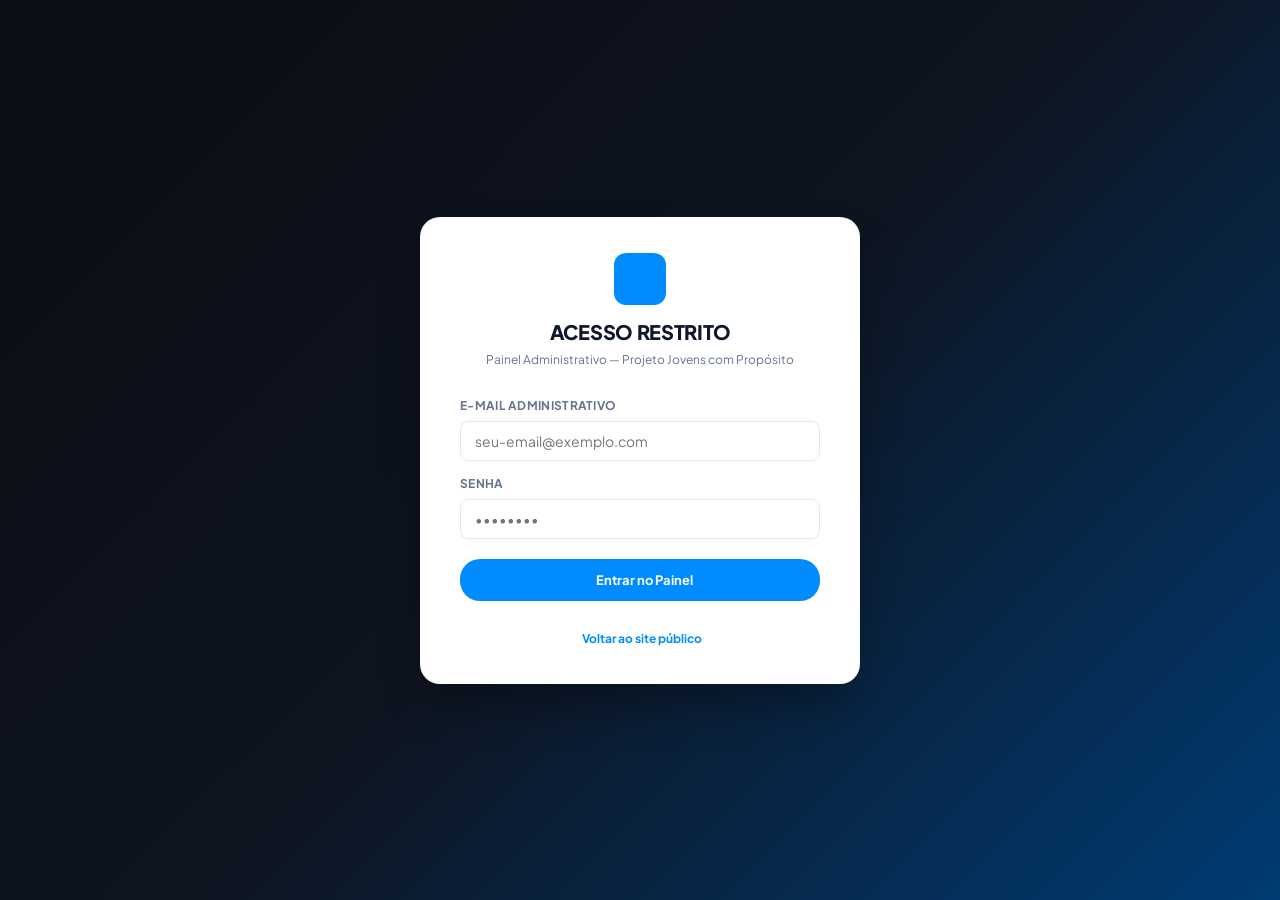
==== commit ed29de6f: "Prepare JCP GitHub Pages release" ====
--- a/admin.html
+++ b/admin.html
@@ -11,9 +11,7 @@
     <!-- Phosphor Icons -->
     <script src="https://unpkg.com/@phosphor-icons/web"></script>
     <link rel="stylesheet" href="css/admin.css">
-    <!-- Supabase CDN & Configuração de Conexão Direta -->
-    <script src="https://cdn.jsdelivr.net/npm/@supabase/supabase-js@2"></script>
-    <script src="js/supabase-config.js"></script>
+    <link rel="icon" type="image/svg+xml" href="assets/brand/jcp_simbolo_isolado.svg">
 </head>
 <body>
 
@@ -30,15 +28,14 @@
             <p class="admin-login-sub">Painel Administrativo — Projeto Jovens com Propósito</p>
         </div>
 
-
         <form id="form-admin-login" class="form-layout" style="gap: 14px;">
             <div class="form-group">
                 <label for="login-email">E-mail Administrativo</label>
-                <input type="email" id="login-email" class="text-input" placeholder="admin@jcp.org" required>
+                <input type="email" id="login-email" class="text-input" placeholder="seu-email@exemplo.com" autocomplete="username" required>
             </div>
             <div class="form-group">
                 <label for="login-password">Senha</label>
-                <input type="password" id="login-password" class="text-input" placeholder="••••••••" required>
+                <input type="password" id="login-password" class="text-input" placeholder="••••••••" autocomplete="current-password" required>
             </div>
             <div id="login-error-msg" style="display:none; color: var(--danger); font-size: 12px; font-weight: 600; text-align: center;"></div>
             <button type="submit" class="btn-primary" style="width: 100%; justify-content: center; height: 42px; margin-top: 6px;">
@@ -132,10 +129,13 @@
                     <input type="text" placeholder="Buscar no sistema..." id="global-search-input">
                 </div>
                 <a href="index.html" target="_blank" class="btn-outline"><i class="ph ph-arrow-square-out"></i> Ver Site Público</a>
-                <button class="action-btn notification-btn" id="topbar-notification-btn" title="Notificações">
-                    <i class="ph ph-bell"></i>
-                    <span class="notification-dot" id="topbar-notif-dot" style="display:none"></span>
-                </button>
+                <div class="notification-wrapper">
+                    <button class="action-btn notification-btn" id="topbar-notification-btn" title="Notificações" aria-expanded="false" aria-controls="notification-panel">
+                        <i class="ph ph-bell"></i>
+                        <span class="notification-dot" id="topbar-notif-dot" style="display:none"></span>
+                    </button>
+                    <div class="notification-panel" id="notification-panel" hidden></div>
+                </div>
             </div>
         </header>
 
@@ -712,13 +712,18 @@
                 </div>
                 <div class="panel">
                     <div class="panel-body">
-                        <div style="display: grid; grid-template-columns: repeat(auto-fill, minmax(220px, 1fr)); gap: 16px;" id="media-gallery-grid">
-                            <div style="border-radius: 8px; overflow: hidden; border: 1px solid var(--border-color);"><img src="assets/images/noite_clamor.jpg" style="width: 100%; height: 140px; object-fit: cover;" alt="Vigília"><div style="padding: 10px; font-size: 12px; font-weight: 700;">Noite de Clamor</div></div>
-                            <div style="border-radius: 8px; overflow: hidden; border: 1px solid var(--border-color);"><img src="assets/images/comunhao_roda.jpg" style="width: 100%; height: 140px; object-fit: cover;" alt="Comunhão"><div style="padding: 10px; font-size: 12px; font-weight: 700;">Roda de Oração</div></div>
-                            <div style="border-radius: 8px; overflow: hidden; border: 1px solid var(--border-color);"><img src="assets/images/evangelismo_rua.jpg" style="width: 100%; height: 140px; object-fit: cover;" alt="Evangelismo"><div style="padding: 10px; font-size: 12px; font-weight: 700;">Evangelismo de Rua</div></div>
-                            <div style="border-radius: 8px; overflow: hidden; border: 1px solid var(--border-color);"><img src="assets/images/hero_worship.jpg" style="width: 100%; height: 140px; object-fit: cover;" alt="Louvor"><div style="padding: 10px; font-size: 12px; font-weight: 700;">Louvor e Adoração</div></div>
-                            <div style="border-radius: 8px; overflow: hidden; border: 1px solid var(--border-color);"><img src="assets/images/sertao_mission.jpg" style="width: 100%; height: 140px; object-fit: cover;" alt="Missão"><div style="padding: 10px; font-size: 12px; font-weight: 700;">Missão Sertaneja</div></div>
-                        </div>
+                        <form id="form-media-upload" class="form-row" style="align-items: end; margin-bottom: 22px;">
+                            <div class="form-group" style="flex: 1;">
+                                <label for="media-title">Título da foto *</label>
+                                <input type="text" id="media-title" class="text-input" maxlength="100" required>
+                            </div>
+                            <div class="form-group" style="flex: 1;">
+                                <label for="media-file">Arquivo de imagem *</label>
+                                <input type="file" id="media-file" class="text-input" accept="image/jpeg,image/png,image/webp" required>
+                            </div>
+                            <button type="submit" class="btn-primary" id="btn-upload-media"><i class="ph ph-upload-simple"></i> Adicionar foto</button>
+                        </form>
+                        <div style="display: grid; grid-template-columns: repeat(auto-fill, minmax(220px, 1fr)); gap: 16px;" id="media-gallery-grid" aria-live="polite"></div>
                     </div>
                 </div>
             </section>
@@ -1170,9 +1175,8 @@
                 <input type="email" id="form-adm-email" class="text-input" placeholder="usuario@jcp.org" required>
             </div>
             <div class="form-group">
-                <label for="form-adm-password">Senha de Acesso *</label>
-                <input type="password" id="form-adm-password" class="text-input" placeholder="Mínimo 6 caracteres">
-                <small style="color: var(--text-light); font-size: 11px;">Deixe em branco se não desejar alterar a senha</small>
+                <label>Convite de acesso</label>
+                <p class="section-desc">O Supabase Auth enviar? um convite para o endere?o informado. A senha ser? definida pelo pr?prio usu?rio.</p>
             </div>
             <div class="form-group">
                 <label for="form-adm-role">Perfil de Permissões *</label>
@@ -1192,7 +1196,7 @@
         </div>
         <div class="modal-footer">
             <button class="btn-outline" id="btn-cancel-adm">Cancelar</button>
-            <button class="btn-primary" id="btn-save-adm"><i class="ph ph-floppy-disk"></i> Salvar Administrador</button>
+            <button class="btn-primary" id="btn-save-adm"><i class="ph ph-floppy-disk"></i> Enviar Convite</button>
         </div>
     </div>
 </div>
@@ -1371,6 +1375,8 @@
 </div>
 
 <!-- SCRIPTS -->
+<script src="https://cdn.jsdelivr.net/npm/@supabase/supabase-js@2"></script>
+<script src="js/supabase-config.js"></script>
 <script src="js/db.js"></script>
 <script src="js/admin.js"></script>
 </body>
--- a/css/admin.css
+++ b/css/admin.css
@@ -303,6 +303,41 @@
   border-radius: 50%;
 }
 
+.notification-wrapper { position: relative; }
+.notification-panel {
+  position: absolute;
+  z-index: 1000;
+  top: calc(100% + 10px);
+  right: 0;
+  width: min(360px, calc(100vw - 32px));
+  max-height: 420px;
+  overflow-y: auto;
+  padding: 16px;
+  border: 1px solid var(--border-color);
+  border-radius: 12px;
+  background: #fff;
+  box-shadow: 0 12px 32px rgba(15, 23, 42, .16);
+}
+.notification-panel[hidden] { display: none; }
+.notification-heading { display: block; margin-bottom: 10px; }
+.notification-empty { margin: 0; color: var(--text-muted); font-size: 13px; }
+.notification-item {
+  display: flex;
+  align-items: center;
+  justify-content: space-between;
+  gap: 12px;
+  padding: 10px 0;
+  border-top: 1px solid var(--border-color);
+  color: var(--text-main);
+  font-size: 13px;
+  text-decoration: none;
+}
+.notification-mark-read { color: var(--primary); background: transparent; border: 0; cursor: pointer; white-space: nowrap; }
+.media-card { overflow: hidden; }
+.media-card > img { display: block; width: 100%; aspect-ratio: 4 / 3; object-fit: cover; background: #f1f5f9; }
+.media-card-body { display: flex; align-items: center; justify-content: space-between; gap: 12px; padding: 12px; }
+.media-card-body strong { overflow-wrap: anywhere; }
+
 .content-area {
   padding: 0 40px 40px;
   flex: 1;
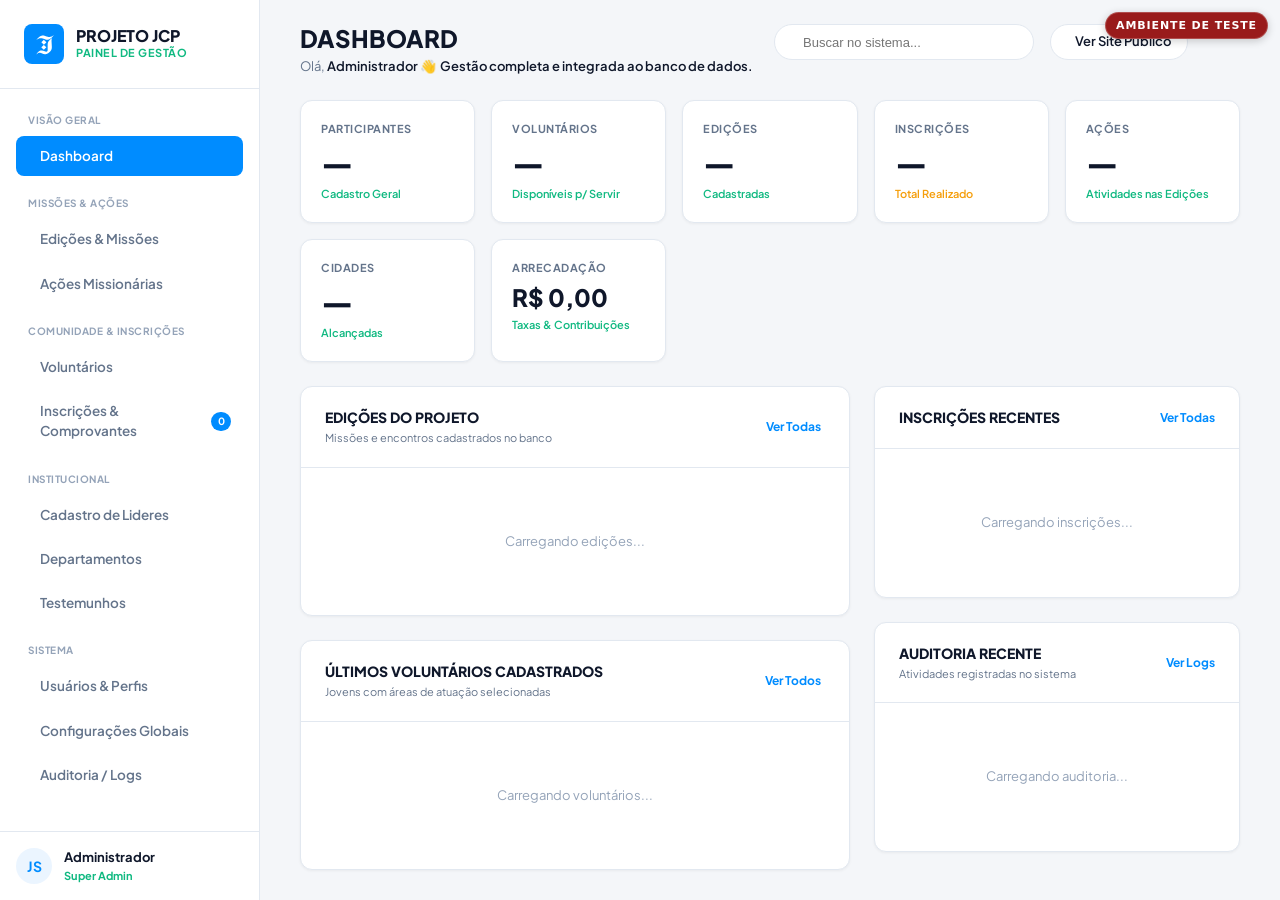
==== commit 1a5440e3: "Atualização do projeto" ====
--- a/admin.html
+++ b/admin.html
@@ -11,9 +11,11 @@
     <!-- Phosphor Icons -->
     <script src="https://unpkg.com/@phosphor-icons/web"></script>
     <link rel="stylesheet" href="css/admin.css">
+    <link rel="stylesheet" href="css/test-environment.css">
     <link rel="icon" type="image/svg+xml" href="assets/brand/jcp_simbolo_isolado.svg">
 </head>
 <body>
+<div class="test-environment-badge" role="status">AMBIENTE DE TESTE</div>
 
 <!-- ==============================================================================
      TELA DE LOGIN ADMINISTRATIVO (SEGURANÇA & SESSÃO)
@@ -91,6 +93,9 @@
             </a>
             <a href="#departamentos" class="nav-item" data-target="departamentos" data-perm="leaders:read">
                 <i class="ph ph-git-branch"></i> Departamentos
+            </a>
+            <a href="#testemunhos" class="nav-item" data-target="testemunhos" data-perm="testimonials:read">
+                <i class="ph ph-video-camera"></i> Testemunhos
             </a>
 
             <span class="nav-category">Sistema</span>
@@ -834,6 +839,65 @@
                 </div>
             </section>
 
+            <!-- ============================================ -->
+            <!-- 13. GESTÃO DE TESTEMUNHOS (GALERIA DE VÍDEOS) -->
+            <!-- ============================================ -->
+            <section id="testemunhos" class="admin-section">
+                <div class="section-toolbar">
+                    <div>
+                        <h2 class="section-heading">Testemunhos — Galeria de Vídeos</h2>
+                        <p class="section-desc">Cadastre e gerencie depoimentos em vídeo de participantes, jovens e pessoas impactadas pelo projeto.</p>
+                    </div>
+                    <button class="btn-primary" id="btn-new-testimonial">
+                        <i class="ph ph-plus"></i> Novo Testemunho
+                    </button>
+                </div>
+
+                <!-- Barra de Filtros e Busca -->
+                <div class="panel mb-4">
+                    <div class="panel-body" style="padding: 16px 20px;">
+                        <div class="filter-bar" style="display: flex; gap: 14px; flex-wrap: wrap; align-items: center;">
+                            <div class="search-bar" style="flex: 1; min-width: 240px; margin: 0;">
+                                <i class="ph ph-magnifying-glass"></i>
+                                <input type="text" placeholder="Buscar por título, nome ou descrição..." id="filter-testimonial-search">
+                            </div>
+                            <div style="min-width: 190px;">
+                                <select id="filter-testimonial-status" class="select-input" style="width: 100%;">
+                                    <option value="">Todos os Status</option>
+                                    <option value="published">Publicados no Site</option>
+                                    <option value="draft">Rascunhos (Ocultos)</option>
+                                </select>
+                            </div>
+                        </div>
+                    </div>
+                </div>
+
+                <!-- Tabela de Testemunhos -->
+                <div class="panel">
+                    <div class="table-container">
+                        <table class="data-table" id="testimonials-table">
+                            <thead>
+                                <tr>
+                                    <th style="width: 110px;">Vídeo / Capa</th>
+                                    <th>Título & Depoente</th>
+                                    <th style="width: 120px; text-align: center;">Ordem</th>
+                                    <th style="width: 125px;">Status</th>
+                                    <th style="width: 135px;">Data de Cadastro</th>
+                                    <th style="width: 185px; text-align: right;">Ações</th>
+                                </tr>
+                            </thead>
+                            <tbody id="testimonials-table-body">
+                                <tr>
+                                    <td colspan="6" style="text-align: center; padding: 40px; color: var(--text-muted);">
+                                        Carregando testemunhos...
+                                    </td>
+                                </tr>
+                            </tbody>
+                        </table>
+                    </div>
+                </div>
+            </section>
+
         </div><!-- /content-area -->
     </main>
 </div>
@@ -1230,6 +1294,8 @@
                     <label class="permission-checkbox-label"><input type="checkbox" name="role_perm" value="enrollments:read"> Ver Inscrições</label>
                     <label class="permission-checkbox-label"><input type="checkbox" name="role_perm" value="enrollments:write"> Aprovar Inscrições</label>
                     <label class="permission-checkbox-label"><input type="checkbox" name="role_perm" value="media:write"> Gerenciar Mídia</label>
+                    <label class="permission-checkbox-label"><input type="checkbox" name="role_perm" value="testimonials:read"> Ver Testemunhos</label>
+                    <label class="permission-checkbox-label"><input type="checkbox" name="role_perm" value="testimonials:write"> Gerenciar Testemunhos</label>
                     <label class="permission-checkbox-label"><input type="checkbox" name="role_perm" value="content:write"> Editar Textos (CMS)</label>
                     <label class="permission-checkbox-label"><input type="checkbox" name="role_perm" value="logs:read"> Ver Auditoria / Logs</label>
                     <label class="permission-checkbox-label"><input type="checkbox" name="role_perm" value="settings:write"> Configurações Globais</label>
@@ -1374,6 +1440,145 @@
     </div>
 </div>
 
+<!-- ==============================================================================
+     MODAIS DE TESTEMUNHOS (GALERIA DE VÍDEOS)
+     ============================================================================== -->
+
+<!-- MODAL: CRIAR / EDITAR TESTEMUNHO -->
+<div class="modal-overlay" id="modal-testimonial" style="display:none;">
+    <div class="modal modal-lg">
+        <div class="modal-header">
+            <h3 id="modal-testimonial-title">Novo Testemunho</h3>
+            <button class="modal-close" id="modal-testimonial-close"><i class="ph ph-x"></i></button>
+        </div>
+        <div class="modal-body form-layout">
+            <input type="hidden" id="form-testimonial-id">
+
+            <div class="form-row">
+                <div class="form-group">
+                    <label for="form-testimonial-title">Título do Testemunho *</label>
+                    <input type="text" id="form-testimonial-title" class="text-input" placeholder="Ex: Deus restaurou minha vocação na 2ª Edição" required>
+                </div>
+                <div class="form-group">
+                    <label for="form-testimonial-name">Nome da Pessoa (Depoente) *</label>
+                    <input type="text" id="form-testimonial-name" class="text-input" placeholder="Ex: Lucas Andrade" required>
+                </div>
+            </div>
+
+            <div class="form-group">
+                <div style="display: flex; justify-content: space-between; align-items: baseline;">
+                    <label for="form-testimonial-desc">Descrição / Contexto (Opcional)</label>
+                    <span id="form-testimonial-desc-counter" style="font-size: 0.75rem; color: var(--text-muted);">0 / 400</span>
+                </div>
+                <textarea id="form-testimonial-desc" class="text-area" rows="3" maxlength="400"
+                    placeholder="Breve texto contextualizando o depoimento, a edição ou a experiência vivida..."></textarea>
+            </div>
+
+            <!-- Campo de Vídeo (Link ou Upload) + Prévia em Tempo Real -->
+            <div class="form-group" style="border-top: 1px solid var(--border-color); padding-top: 16px;">
+                <label for="form-testimonial-video-url">Vídeo do Testemunho (Link ou Arquivo) *</label>
+                <div style="display: flex; gap: 10px; flex-wrap: wrap; align-items: center;">
+                    <input type="text" id="form-testimonial-video-url" class="text-input" style="flex: 1; min-width: 240px;"
+                        placeholder="Cole o link do YouTube, Vimeo ou URL direta (.mp4, .webm)..." required>
+                    <input type="file" id="form-testimonial-video-file" accept="video/mp4,video/webm,video/ogg" style="display:none;">
+                    <button type="button" class="btn-outline" id="btn-browse-testimonial-video">
+                        <i class="ph ph-video"></i> Enviar Vídeo (.mp4/.webm)
+                    </button>
+                </div>
+                <p class="form-hint" style="margin-top: 4px;">
+                    Aceita links do YouTube (normal ou Shorts), Vimeo, URL direta de vídeo (<code>.mp4</code> / <code>.webm</code>) ou upload de arquivo de vídeo.
+                </p>
+
+                <!-- Prévia em Tempo Real do Vídeo no Formulário -->
+                <div class="testimonial-video-form-preview" id="testimonial-video-form-preview" style="display:none; margin-top: 12px;">
+                    <div style="display: flex; justify-content: space-between; align-items: center; margin-bottom: 6px;">
+                        <span style="font-size: 11px; font-weight: 700; text-transform: uppercase; color: var(--primary);">
+                            <i class="ph ph-play-circle"></i> Prévia do Vídeo
+                        </span>
+                        <span id="testimonial-video-source-badge" style="font-size: 11px; color: var(--text-muted); font-weight: 600;"></span>
+                    </div>
+                    <div class="testimonial-video-player-frame" id="testimonial-video-form-player"></div>
+                </div>
+            </div>
+
+            <!-- Thumbnail / Capa do Vídeo -->
+            <div class="form-group" style="border-top: 1px solid var(--border-color); padding-top: 16px;">
+                <label>Thumbnail / Imagem de Capa (Opcional)</label>
+                <div class="leader-upload-container">
+                    <div class="testimonial-thumb-preview-box" id="testimonial-thumb-preview-box">
+                        <span class="preview-empty-text" id="testimonial-thumb-empty-text">Capa Padrão</span>
+                        <img id="testimonial-thumb-img" src="" alt="Preview da Thumbnail" style="display:none;" class="testimonial-thumb-preview-img">
+                    </div>
+                    <div class="leader-upload-controls">
+                        <div style="display: flex; gap: 8px; flex-wrap: wrap;">
+                            <input type="file" id="form-testimonial-thumb-file" accept="image/png,image/webp,image/jpeg" style="display:none;">
+                            <button type="button" class="btn-outline btn-sm" id="btn-browse-testimonial-thumb">
+                                <i class="ph ph-image"></i> Enviar Imagem de Capa
+                            </button>
+                            <button type="button" class="btn-outline btn-sm" id="btn-capture-testimonial-thumb">
+                                <i class="ph ph-sparkle"></i> Gerar Prévia Automática
+                            </button>
+                            <button type="button" class="btn-ghost btn-sm text-danger" id="btn-remove-testimonial-thumb" style="display:none;">
+                                <i class="ph ph-trash"></i> Remover Capa
+                            </button>
+                        </div>
+                        <div style="margin-top: 10px;">
+                            <input type="text" id="form-testimonial-thumb-url" class="text-input"
+                                placeholder="Ou cole uma URL de imagem de capa (opcional)...">
+                        </div>
+                        <p class="form-hint" style="margin-top: 6px;">
+                            Se deixado em branco, o sistema gera automaticamente a capa do YouTube, captura um quadro do vídeo ou aplica a capa padrão do JCP.
+                        </p>
+                    </div>
+                </div>
+            </div>
+
+            <!-- Status e Ordem de Exibição -->
+            <div class="form-row" style="border-top: 1px solid var(--border-color); padding-top: 16px;">
+                <div class="form-group">
+                    <label for="form-testimonial-status">Status de Publicação *</label>
+                    <select id="form-testimonial-status" class="select-input" style="width: 100%;">
+                        <option value="published">Publicado (Visível na Galeria Pública)</option>
+                        <option value="draft">Rascunho (Oculto no Site)</option>
+                    </select>
+                </div>
+                <div class="form-group">
+                    <label for="form-testimonial-order">Ordem de Exibição na Galeria *</label>
+                    <input type="number" id="form-testimonial-order" class="text-input" value="1" min="1" max="999" required>
+                    <p class="form-hint">Menor número aparece primeiro na galeria (ex: 1, 2, 3...).</p>
+                </div>
+            </div>
+        </div>
+        <div class="modal-footer">
+            <button class="btn-outline" id="btn-cancel-testimonial">Cancelar</button>
+            <button class="btn-primary" id="btn-save-testimonial"><i class="ph ph-check"></i> Salvar Testemunho</button>
+        </div>
+    </div>
+</div>
+
+<!-- MODAL: VISUALIZAR PRÉVIA DE VÍDEO DO TESTEMUNHO -->
+<div class="modal-overlay" id="modal-testimonial-preview" style="display:none;">
+    <div class="modal modal-lg">
+        <div class="modal-header">
+            <h3 id="preview-testimonial-title">Prévia do Testemunho</h3>
+            <button class="modal-close" id="modal-testimonial-preview-close"><i class="ph ph-x"></i></button>
+        </div>
+        <div class="modal-body">
+            <div class="testimonial-video-player-frame" id="preview-testimonial-player" style="min-height: 360px;"></div>
+            <div style="margin-top: 16px; display: flex; justify-content: space-between; align-items: flex-start; gap: 16px; flex-wrap: wrap;">
+                <div>
+                    <div id="preview-testimonial-person" style="font-weight: 800; font-size: 15px; color: var(--text-main);">—</div>
+                    <p id="preview-testimonial-desc" style="font-size: 13px; color: var(--text-muted); margin-top: 4px; line-height: 1.5;"></p>
+                </div>
+                <span id="preview-testimonial-status-badge"></span>
+            </div>
+        </div>
+        <div class="modal-footer">
+            <button class="btn-outline" id="btn-close-testimonial-preview">Fechar Prévia</button>
+        </div>
+    </div>
+</div>
+
 <!-- SCRIPTS -->
 <script src="https://cdn.jsdelivr.net/npm/@supabase/supabase-js@2"></script>
 <script src="js/supabase-config.js"></script>
@@ -1381,4 +1586,3 @@
 <script src="js/admin.js"></script>
 </body>
 </html>
-
--- a/css/admin.css
+++ b/css/admin.css
@@ -1432,3 +1432,91 @@
   font-size: 11px;
   font-weight: 700;
 }
+
+/* ==========================================================================
+   TESTEMUNHOS — GALERIA DE VÍDEOS (ADMIN)
+   ========================================================================== */
+
+.testimonial-thumb-preview-box {
+  width: 160px;
+  height: 94px;
+  border-radius: 8px;
+  overflow: hidden;
+  position: relative;
+  border: 1px solid var(--border-color);
+  background: #090D14;
+  flex-shrink: 0;
+  display: flex;
+  align-items: center;
+  justify-content: center;
+  box-shadow: var(--shadow-sm);
+}
+
+.testimonial-thumb-preview-img {
+  width: 100%;
+  height: 100%;
+  object-fit: cover;
+  display: block;
+}
+
+.testimonial-video-form-preview {
+  background: #F8FAFC;
+  border: 1px solid var(--border-color);
+  border-radius: var(--radius-md);
+  padding: 12px;
+}
+
+.testimonial-video-player-frame {
+  width: 100%;
+  aspect-ratio: 16 / 9;
+  max-height: 420px;
+  background: #090D14;
+  border-radius: 8px;
+  overflow: hidden;
+  display: flex;
+  align-items: center;
+  justify-content: center;
+}
+
+.testimonial-admin-thumb-btn {
+  position: relative;
+  width: 88px;
+  height: 52px;
+  border-radius: 8px;
+  overflow: hidden;
+  border: 1px solid var(--border-color);
+  background: #090D14;
+  padding: 0;
+  cursor: pointer;
+  display: block;
+  transition: transform 0.2s ease, border-color 0.2s ease;
+}
+
+.testimonial-admin-thumb-btn:hover {
+  transform: scale(1.04);
+  border-color: var(--primary);
+}
+
+.testimonial-admin-thumb-btn img {
+  width: 100%;
+  height: 100%;
+  object-fit: cover;
+  display: block;
+  opacity: 0.85;
+}
+
+.testimonial-admin-play-badge {
+  position: absolute;
+  inset: 0;
+  display: flex;
+  align-items: center;
+  justify-content: center;
+  background: rgba(9, 13, 20, 0.35);
+  color: #FFFFFF;
+  font-size: 18px;
+  transition: background 0.2s ease;
+}
+
+.testimonial-admin-thumb-btn:hover .testimonial-admin-play-badge {
+  background: rgba(0, 140, 255, 0.55);
+}
--- a/css/test-environment.css
+++ b/css/test-environment.css
@@ -0,0 +1,24 @@
+.test-environment-badge {
+  position: fixed;
+  top: 12px;
+  right: 12px;
+  z-index: 99999;
+  padding: 6px 10px;
+  border: 1px solid rgba(255, 255, 255, 0.22);
+  border-radius: 999px;
+  background: #991b1b;
+  color: #fff;
+  font: 700 11px/1.2 system-ui, sans-serif;
+  letter-spacing: 0.08em;
+  pointer-events: none;
+  box-shadow: 0 2px 8px rgba(0, 0, 0, 0.2);
+}
+
+@media (max-width: 480px) {
+  .test-environment-badge {
+    top: 8px;
+    right: 8px;
+    padding: 5px 8px;
+    font-size: 10px;
+  }
+}
